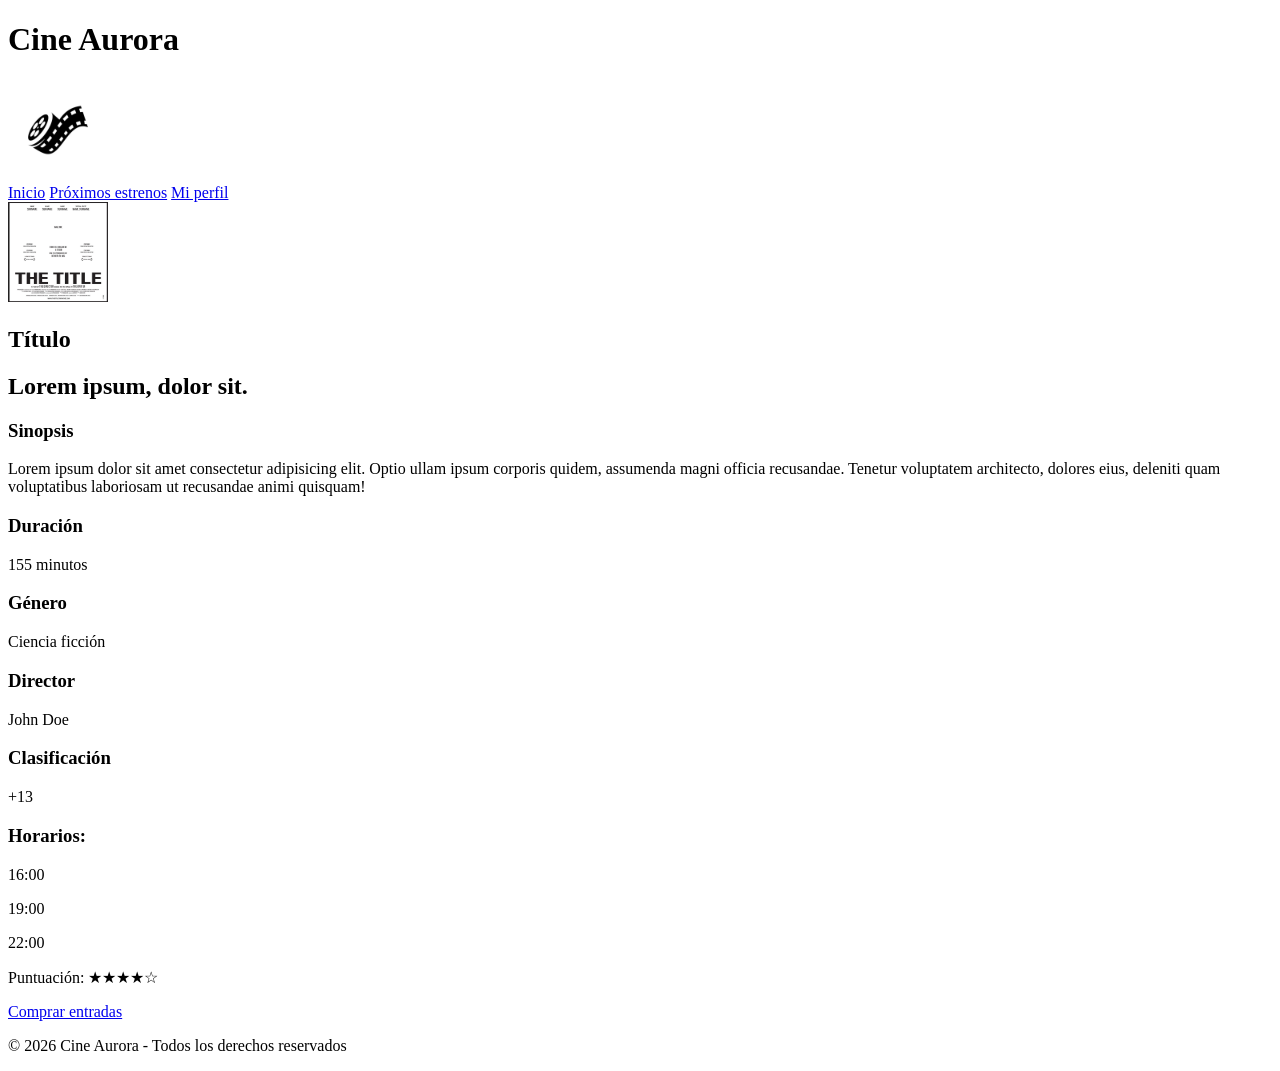
==== pages/detalle.html @ 7fdaca11 "Commit inicial" ====
<!doctype html>
<html lang="es">
  <head>
    <meta charset="UTF-8" />
    <meta name="viewport" content="width=device-width, initial-scale=1.0" />
    <title>Cine Aurora 📽️</title>
    <meta name="description" content="Cine Aurora - Detalle de la película." />
    <link rel="icon" href="../assets/favicon/logo-cine.png" />
    <link rel="stylesheet" href="../css/style.css" />
  </head>
  <body>
    <header>
      <div>
        <h1>Cine Aurora</h1>
        <img src="../assets/favicon/logo-cine.png" alt="logo-cine-aurora" />
      </div>
      <div>
        <nav>
          <a href="../index.html">Inicio</a>
          <a href="../pages/estrenos.html">Próximos estrenos</a>
          <a href="../pages/login.html">Mi perfil</a>
        </nav>
      </div>
    </header>

    <main>
      <section>
        <div>
          <img src="../assets/img/poster-1.png" alt="Póster" />
        </div>
        <div>
          <div>
            <h1>Título</h1>
            <h2>Lorem ipsum, dolor sit.</h2>
          </div>
          <div>
            <h3>Sinopsis</h3>
            <p>
              Lorem ipsum dolor sit amet consectetur adipisicing elit. Optio
              ullam ipsum corporis quidem, assumenda magni officia recusandae.
              Tenetur voluptatem architecto, dolores eius, deleniti quam
              voluptatibus laboriosam ut recusandae animi quisquam!
            </p>
          </div>
          <div>
            <h3>Duración</h3>
            <p>155 minutos</p>
          </div>

          <div>
            <h3>Género</h3>
            <p>Ciencia ficción</p>
          </div>

          <div>
            <h3>Director</h3>
            <p>John Doe</p>
          </div>

          <div>
            <h3>Clasificación</h3>
            <p>+13</p>
          </div>
          <div>
            <h3>Horarios:</h3>
            <p>16:00</p>
            <p>19:00</p>
            <p>22:00</p>
          </div>
          <div>
            <p>Puntuación: ★★★★☆</p>
          </div>
          <a
            href="#"
            onclick="
              alert('Lo sentimos, en este momento no funciona nuestro sistema')
            "
            >Comprar entradas</a
          >
        </div>
      </section>
    </main>

    <footer>
      <p>&copy; 2026 Cine Aurora - Todos los derechos reservados</p>
    </footer>
  </body>
</html>
---- css/style.css ----
@import url(./components/poster.css); /* solo tiene modificado las dimensiones de las img */

/* Paletas de colores que pueden usar: */

/* Paleta 1: */
/*:root {
  --color-fondo: #0f172a;
  --color-superficie: #1e293b;
  --color-primario: #e11d48;
  --color-secundario: #f59e0b;
  --color-texto: #f8fafc;
  --color-texto-suave: #94a3b8;
}*/

/* Paleta 2: */
/*:root {
  --color-fondo: #fff8e7;
  --color-superficie: #ffe8a3;
  --color-primario: #e63946;
  --color-secundario: #ffb703;
  --color-texto: #1d3557;
  --color-texto-suave: #457b9d;
}*/

/* Paleta 3: */
/*:root {
  --color-fondo: #141414;
  --color-superficie: #1f1f1f;
  --color-primario: #e50914;
  --color-secundario: #00b4d8;
  --color-texto: #ffffff;
  --color-texto-suave: #b3b3b3;
}*/
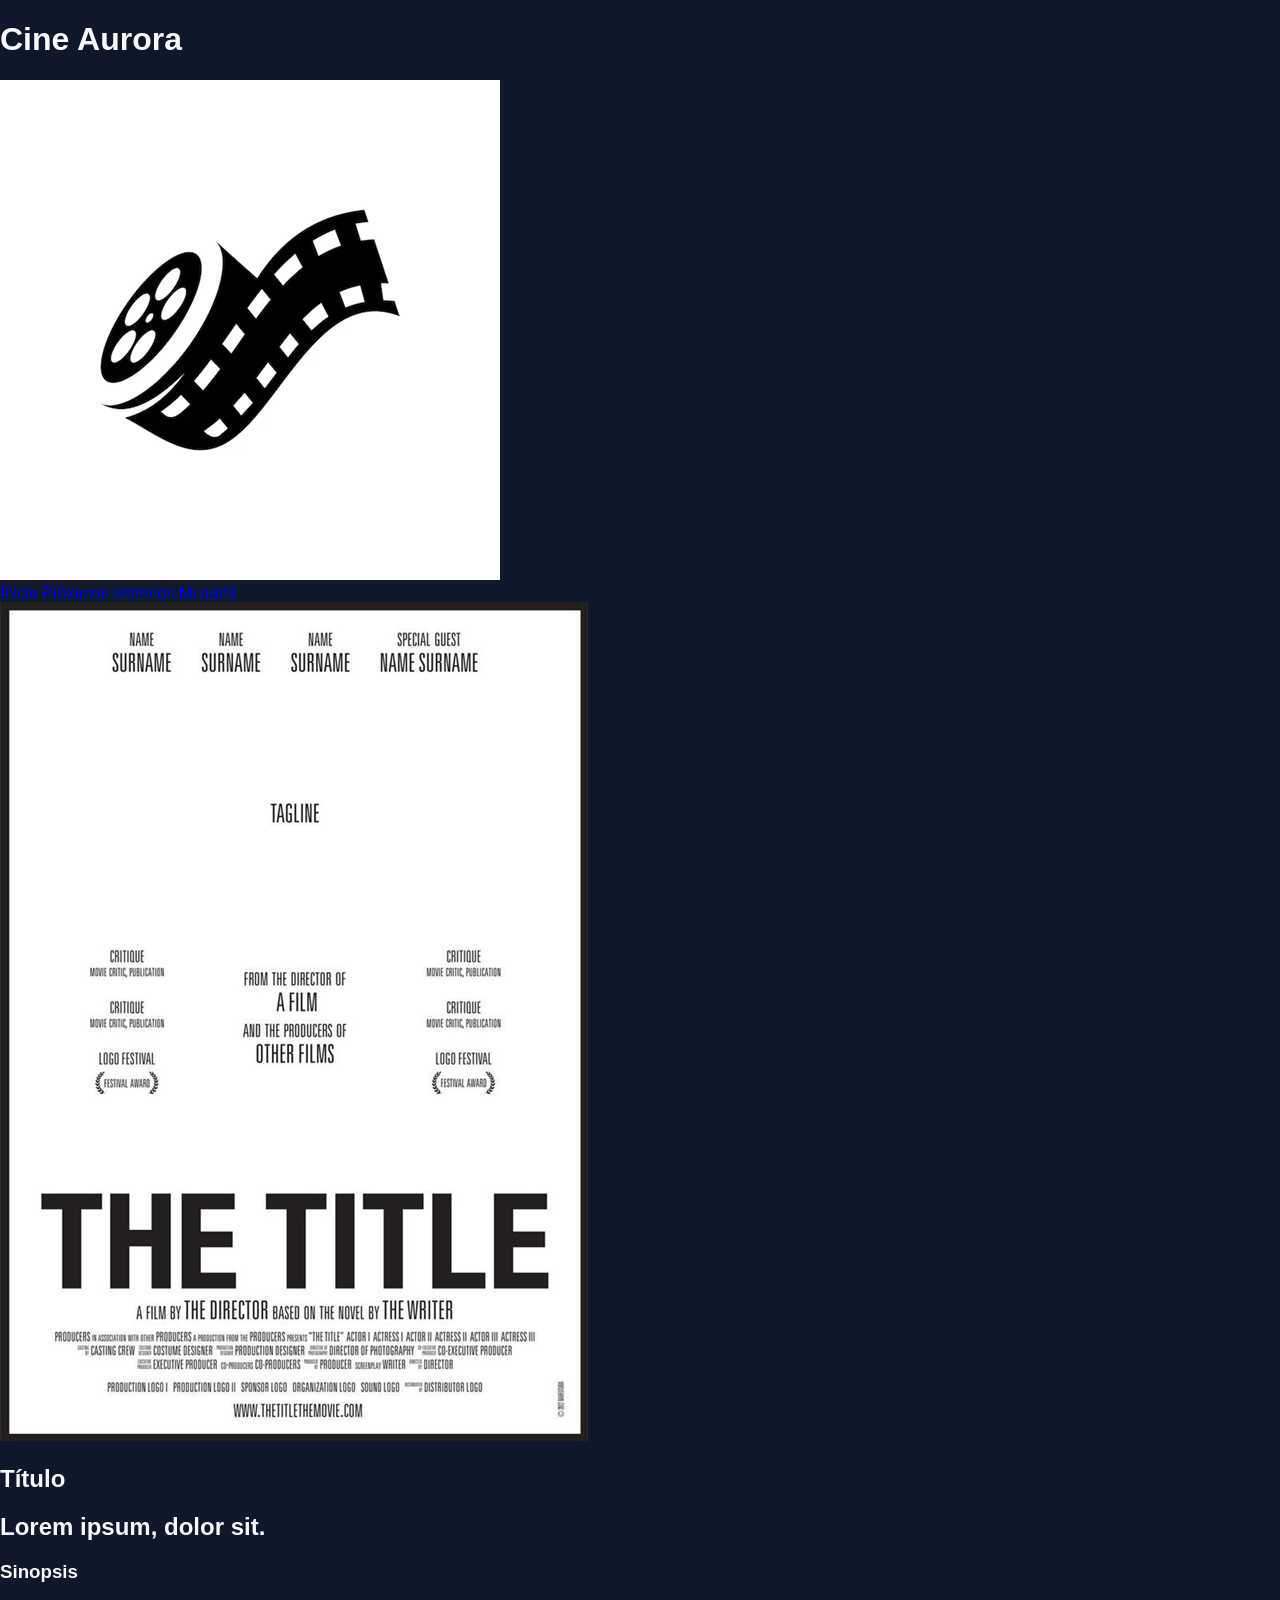
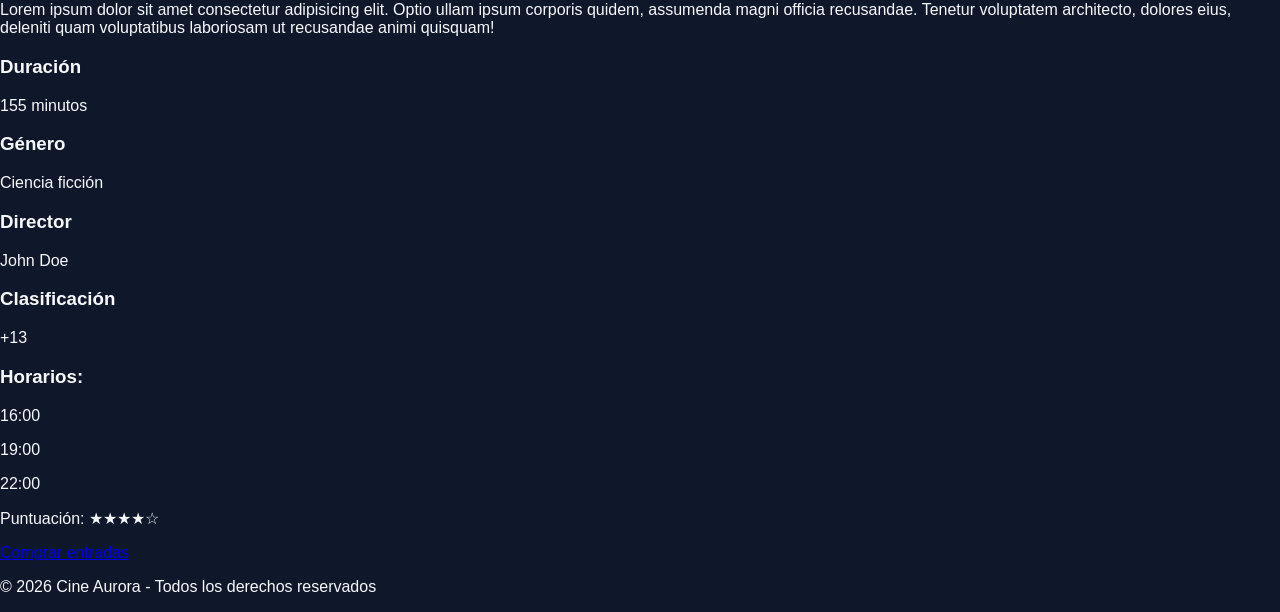
==== commit 99827139: "Agregue la clase detalle" ====
--- a/pages/detalle.html
+++ b/pages/detalle.html
@@ -24,7 +24,7 @@
     </header>
 
     <main>
-      <section>
+      <section class= "detalle">
         <div>
           <img src="../assets/img/poster-1.png" alt="Póster" />
         </div>
--- a/css/style.css
+++ b/css/style.css
@@ -1,33 +1,25 @@
-@import url(./components/poster.css); /* solo tiene modificado las dimensiones de las img */
+@import url(./components/nav.css);
+@import url(./components/button.css);
+@import url(./components/card-horizontal.css);
+@import url(./components/card-vertical.css);
+@import url(./components/footer.css);
+@import url(./components/grids.css);
+@import url(./components/poster.css);
 
-/* Paletas de colores que pueden usar: */
 
-/* Paleta 1: */
-/*:root {
+:root {
   --color-fondo: #0f172a;
   --color-superficie: #1e293b;
   --color-primario: #e11d48;
   --color-secundario: #f59e0b;
   --color-texto: #f8fafc;
   --color-texto-suave: #94a3b8;
-}*/
+}
 
-/* Paleta 2: */
-/*:root {
-  --color-fondo: #fff8e7;
-  --color-superficie: #ffe8a3;
-  --color-primario: #e63946;
-  --color-secundario: #ffb703;
-  --color-texto: #1d3557;
-  --color-texto-suave: #457b9d;
-}*/
+body {
+  background-color: var(--color-fondo);
+  color: var(--color-texto);
+  font-family: Arial, sans-serif;
+  margin: 0;
+}
 
-/* Paleta 3: */
-/*:root {
-  --color-fondo: #141414;
-  --color-superficie: #1f1f1f;
-  --color-primario: #e50914;
-  --color-secundario: #00b4d8;
-  --color-texto: #ffffff;
-  --color-texto-suave: #b3b3b3;
-}*/
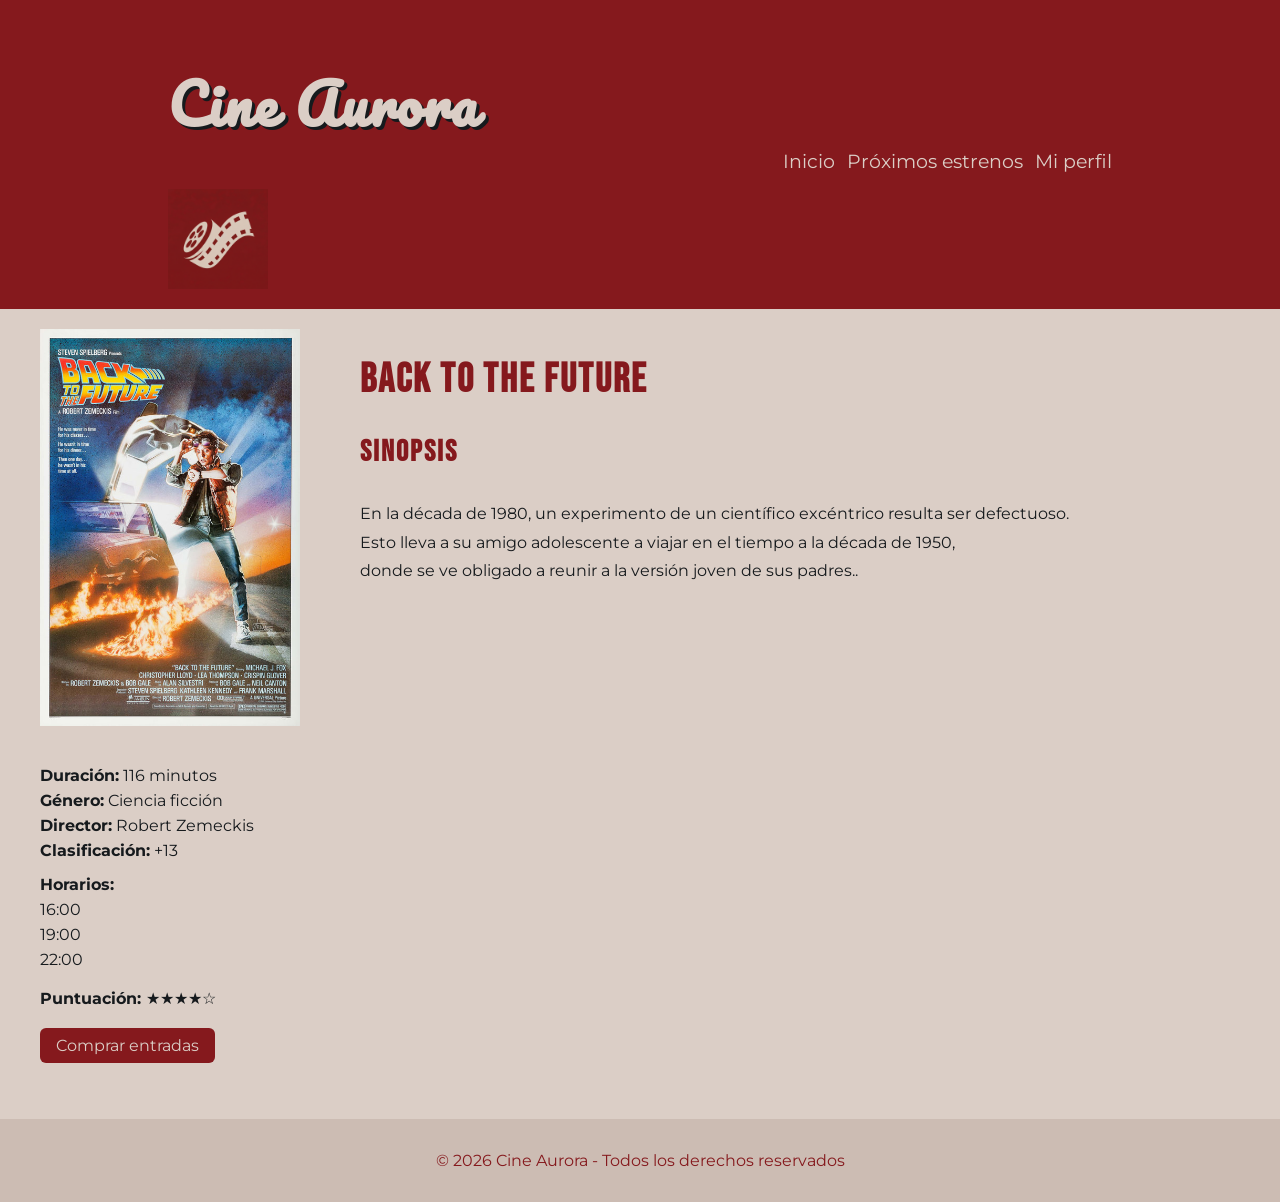
==== commit a04ea66c: "Termino css de detalle de una de las pelis" ====
--- a/pages/detalle.html
+++ b/pages/detalle.html
@@ -8,80 +8,66 @@
     <link rel="icon" href="../assets/favicon/logo-cine.png" />
     <link rel="stylesheet" href="../css/style.css" />
   </head>
+
   <body>
-    <header>
+    <!-- Header reutilizado -->
+    <header class="header">
       <div>
         <h1>Cine Aurora</h1>
         <img src="../assets/favicon/logo-cine.png" alt="logo-cine-aurora" />
       </div>
       <div>
-        <nav>
-          <a href="../index.html">Inicio</a>
-          <a href="../pages/estrenos.html">Próximos estrenos</a>
-          <a href="../pages/login.html">Mi perfil</a>
+        <nav class="nav">
+          <a class="nav__link" href="../index.html">Inicio</a>
+          <a class="nav__link" href="./estrenos.html">Próximos estrenos</a>
+          <a class="nav__link" href="./login.html">Mi perfil</a>
         </nav>
       </div>
     </header>
 
     <main>
-      <section class= "detalle">
-        <div>
-          <img src="../assets/img/poster-1.png" alt="Póster" />
-        </div>
-        <div>
-          <div>
-            <h1>Título</h1>
-            <h2>Lorem ipsum, dolor sit.</h2>
-          </div>
-          <div>
-            <h3>Sinopsis</h3>
-            <p>
-              Lorem ipsum dolor sit amet consectetur adipisicing elit. Optio
-              ullam ipsum corporis quidem, assumenda magni officia recusandae.
-              Tenetur voluptatem architecto, dolores eius, deleniti quam
-              voluptatibus laboriosam ut recusandae animi quisquam!
-            </p>
-          </div>
-          <div>
-            <h3>Duración</h3>
-            <p>155 minutos</p>
-          </div>
+  <div class="container">
 
-          <div>
-            <h3>Género</h3>
-            <p>Ciencia ficción</p>
-          </div>
+    <div class="detalle__layout">
 
-          <div>
-            <h3>Director</h3>
-            <p>John Doe</p>
-          </div>
+      <!-- COLUMNA IZQUIERDA -->
+      <div class="detalle__col-izq">
+        <img src="../assets/img/back_to_the_future.jpg" alt="Póster" />
 
-          <div>
-            <h3>Clasificación</h3>
-            <p>+13</p>
-          </div>
-          <div>
-            <h3>Horarios:</h3>
-            <p>16:00</p>
-            <p>19:00</p>
-            <p>22:00</p>
-          </div>
-          <div>
-            <p>Puntuación: ★★★★☆</p>
-          </div>
-          <a
-            href="#"
-            onclick="
-              alert('Lo sentimos, en este momento no funciona nuestro sistema')
-            "
-            >Comprar entradas</a
-          >
-        </div>
-      </section>
+        <ul class="detalle__lista">
+        <li><strong>Duración:</strong> 116 minutos</li>
+        <li><strong>Género:</strong> Ciencia ficción</li>
+        <li><strong>Director:</strong> Robert Zemeckis </li>
+        <li><strong>Clasificación:</strong> +13</li>
+        
+        <li class="detalle__horarios-titulo"><strong>Horarios:</strong></li>
+        <li>16:00</li>
+        <li>19:00</li>
+        <li>22:00</li>
+        <p class="detalle__rating"><strong>Puntuación: </strong>★★★★☆</p>
+
+        <a class="button" href="#">Comprar entradas</a>
+      </ul>
+      </div>
+
+      <!-- COLUMNA DERECHA -->
+      <div class="detalle__col-der">
+        <h1 style="font-size: 40px;" id="Volver al futuro">BACK TO THE FUTURE</h1>
+        <h3 style="font-size: 30px;">Sinopsis</h3>
+        <p class = "sinopsis" >
+          En la década de 1980, un experimento de un científico excéntrico resulta ser defectuoso.<br>
+          Esto lleva a su amigo adolescente a viajar en el tiempo a la década de 1950,<br>
+          donde se ve obligado a reunir a la versión joven de sus padres..
+        </p>
+      </div>
+    </div>
+
+  </div>
+</section>
     </main>
 
-    <footer>
+    <!-- Footer reutilizado -->
+    <footer class="footer">
       <p>&copy; 2026 Cine Aurora - Todos los derechos reservados</p>
     </footer>
   </body>
--- a/css/style.css
+++ b/css/style.css
@@ -5,21 +5,89 @@
 @import url(./components/footer.css);
 @import url(./components/grids.css);
 @import url(./components/poster.css);
-
+@import url('https://fonts.googleapis.com/css2?family=Bebas+Neue&family=Montserrat:wght@300;400;700&family=Pacifico&display=swap');
 
 :root {
-  --color-fondo: #0f172a;
-  --color-superficie: #1e293b;
-  --color-primario: #e11d48;
-  --color-secundario: #f59e0b;
-  --color-texto: #f8fafc;
-  --color-texto-suave: #94a3b8;
+  --color-fondo: #dbcec6;
+  --color-superficie: #ccbcb3;
+  --color-primario: #85191d;
+  --color-secundario: #161a1d;
+  --color-texto: #161a1d;
+  --color-texto-suave: #660708;
+  --fuente-aurora: 'Pacifico', cursive;
+  --fuente-titulos: 'Bebas Neue', sans-serif;
+  --fuente-cuerpo: 'Montserrat', sans-serif;
 }
 
 body {
   background-color: var(--color-fondo);
   color: var(--color-texto);
-  font-family: Arial, sans-serif;
+  font-family: var(--fuente-cuerpo);
   margin: 0;
 }
 
+.header h1 {
+  font-family: var(--fuente-aurora);
+  text-transform: none;
+  font-size: 3.5rem;
+  color: var(--color-fondo);
+  text-shadow: 3px 3px 0px var(--color-secundario);
+}
+
+h1, h2, h3, h4{
+  text-align: center;
+  font-family: var(--fuente-titulos);
+  text-transform: uppercase;
+  letter-spacing: 2px;
+  color: var(--color-primario);
+}
+
+.detalle__layout {
+  display: flex;
+  gap: 60px;
+  align-items: flex-start; /* CLAVE */
+}
+
+/* IZQUIERDA */
+.detalle__col-izq {
+  width: 260px;
+}
+
+.detalle__col-izq img {
+  width: 100%;
+  height: auto;
+  margin-bottom: 20px;
+}
+
+.detalle__lista {
+  list-style: none;
+  padding: 0;
+}
+
+.detalle__lista li {
+  margin-bottom: 6px;
+}
+
+.detalle__horarios-titulo {
+  margin-top: 15px;
+}
+
+.detalle__col-der h3{
+  text-align: left;
+  flex: 1;
+  font-size: 20px;
+}
+.sinopsis {
+  line-height: 1.8;
+}
+
+.detalle__col-der h1 {
+  color: #85191d;
+  text-align: left;
+  flex: 1;
+  font-size: 40px;
+}
+
+.detalle__rating {
+  margin: 20px 0;
+}
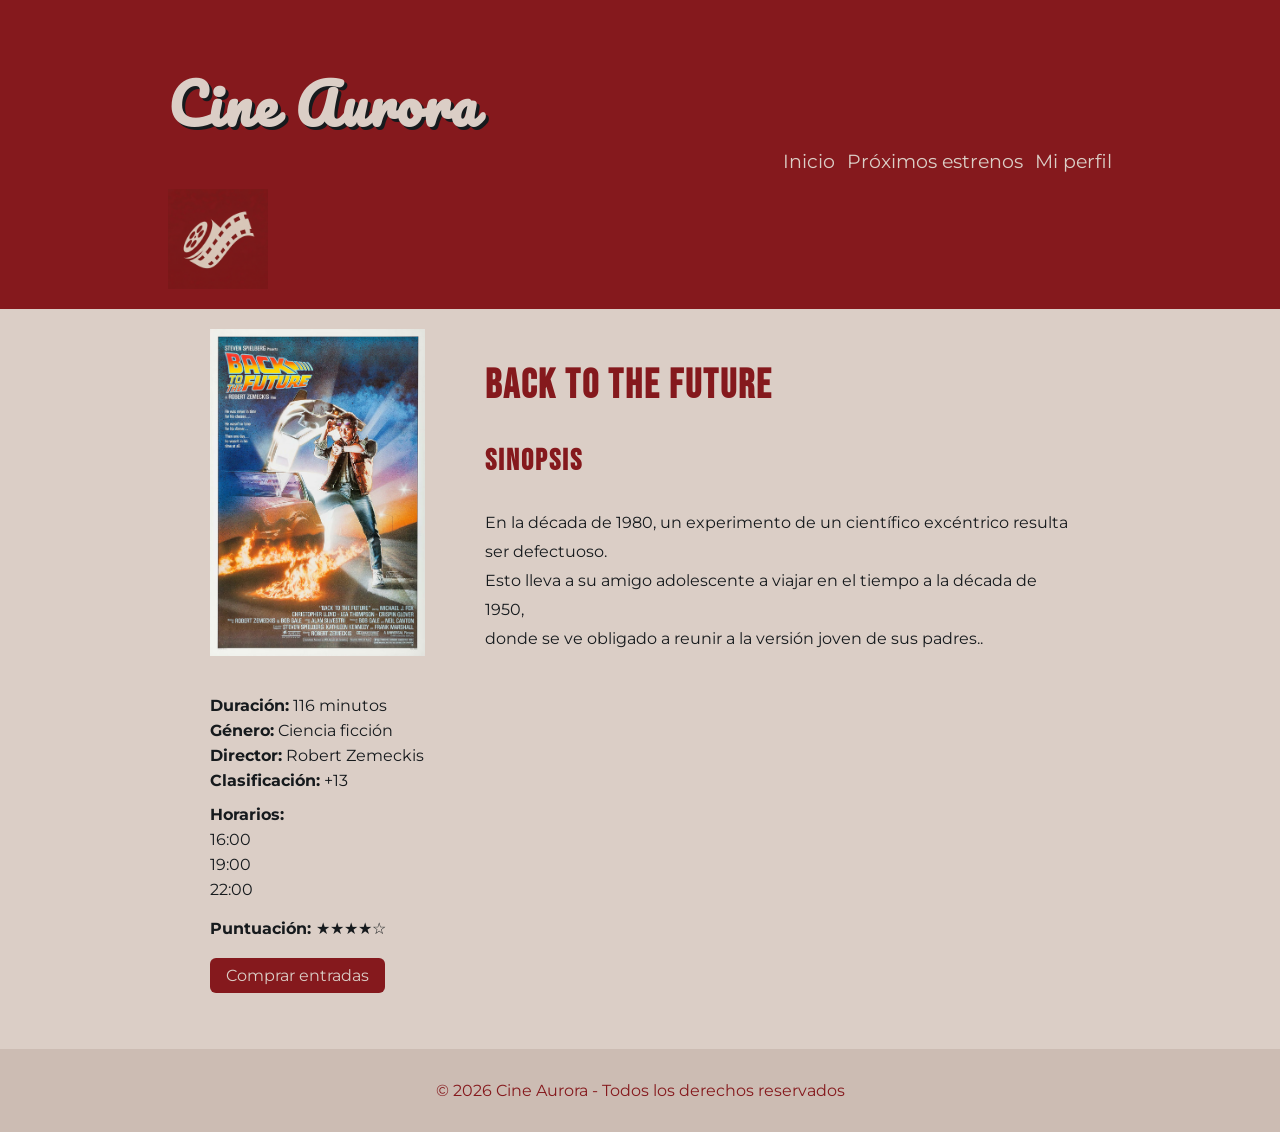
==== commit 685dbf25: "Detalles css de la pelicula" ====
--- a/pages/detalle.html
+++ b/pages/detalle.html
@@ -26,8 +26,9 @@
     </header>
 
     <main>
+      <section class= "detalle">
+    
   <div class="container">
-
     <div class="detalle__layout">
 
       <!-- COLUMNA IZQUIERDA -->
--- a/css/style.css
+++ b/css/style.css
@@ -34,6 +34,10 @@
   text-shadow: 3px 3px 0px var(--color-secundario);
 }
 
+.detalle {
+  max-width: 900px;
+  margin:  0 auto;
+}
 h1, h2, h3, h4{
   text-align: center;
   font-family: var(--fuente-titulos);
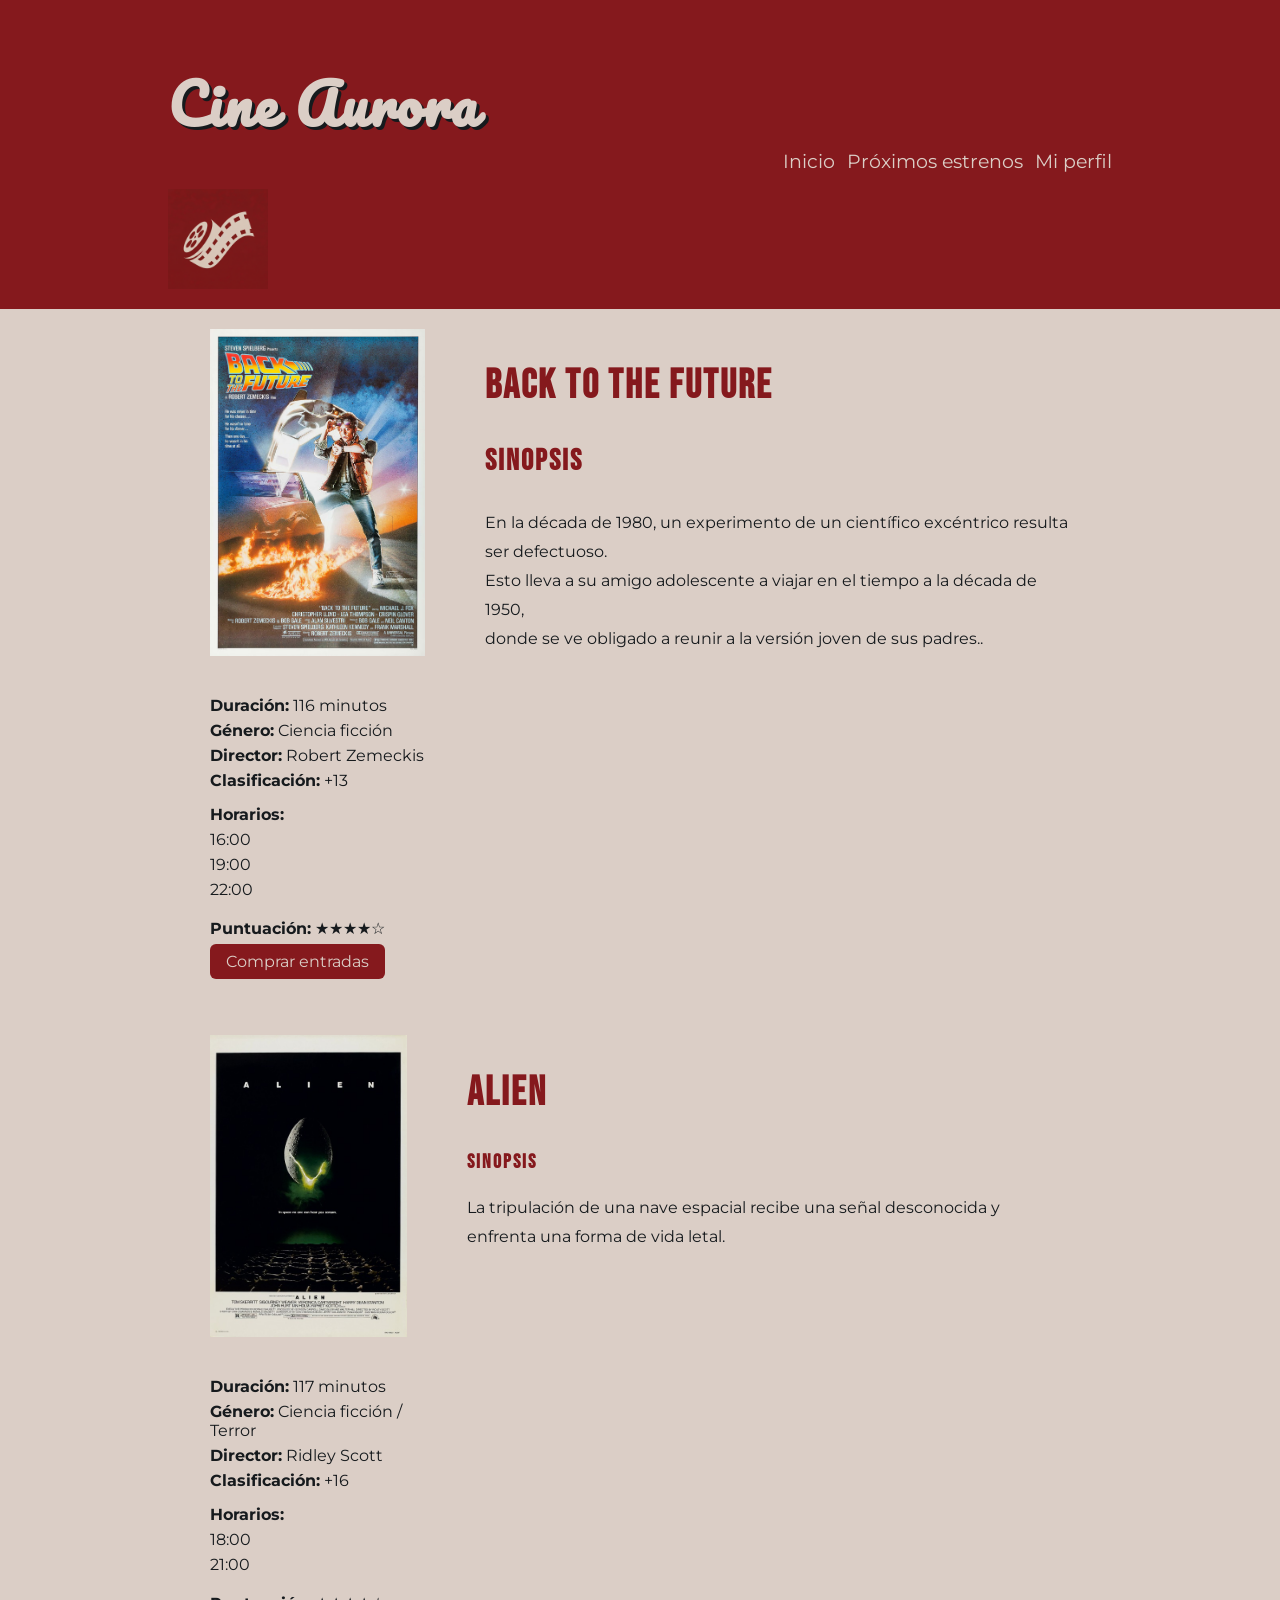
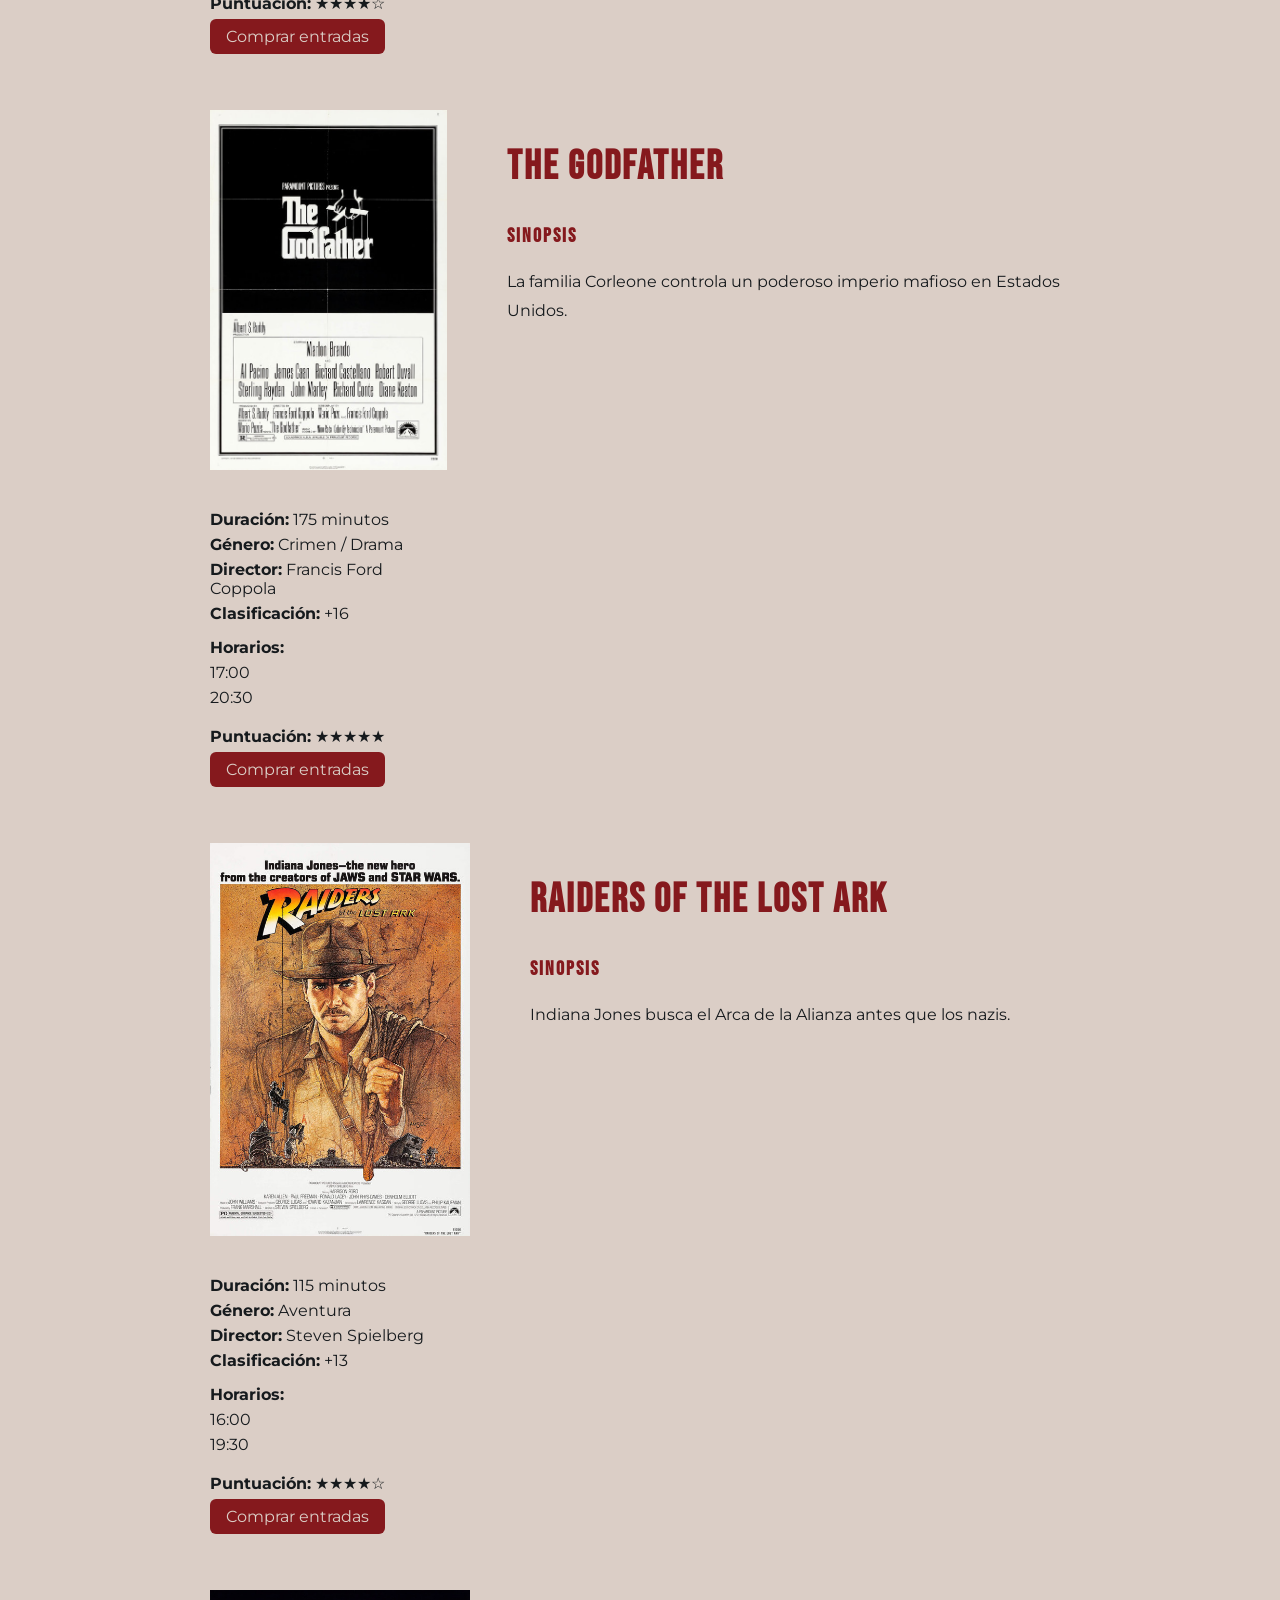
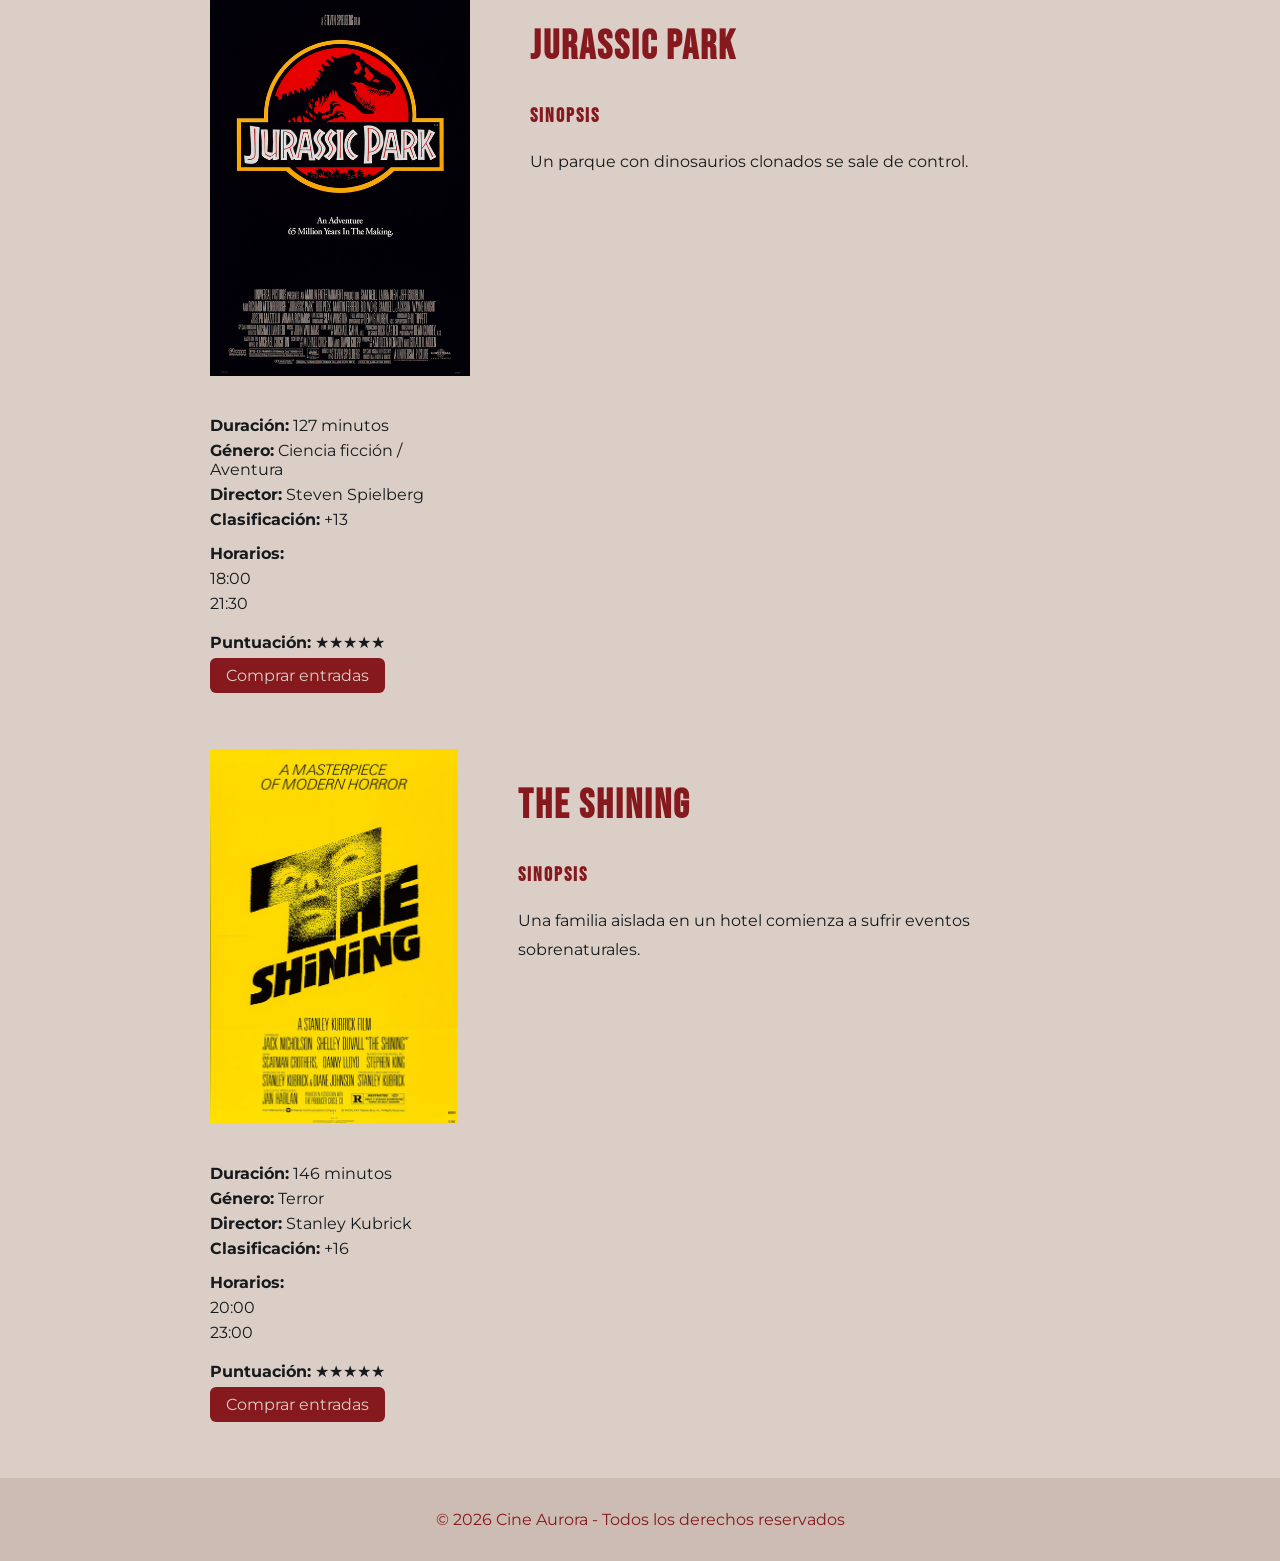
==== commit c2b688d4: "Agrego el resto de las pelis" ====
--- a/pages/detalle.html
+++ b/pages/detalle.html
@@ -45,7 +45,7 @@
         <li>16:00</li>
         <li>19:00</li>
         <li>22:00</li>
-        <p class="detalle__rating"><strong>Puntuación: </strong>★★★★☆</p>
+        <li class="detalle__rating"> <strong>Puntuación:</strong> ★★★★☆ </li>
 
         <a class="button" href="#">Comprar entradas</a>
       </ul>
@@ -53,7 +53,7 @@
 
       <!-- COLUMNA DERECHA -->
       <div class="detalle__col-der">
-        <h1 style="font-size: 40px;" id="Volver al futuro">BACK TO THE FUTURE</h1>
+        <h1 style="font-size: 40px;" id="volver-al-futuro">BACK TO THE FUTURE</h1>
         <h3 style="font-size: 30px;">Sinopsis</h3>
         <p class = "sinopsis" >
           En la década de 1980, un experimento de un científico excéntrico resulta ser defectuoso.<br>
@@ -65,6 +65,186 @@
 
   </div>
 </section>
+
+ <!-- ALIEN -->
+      <section class="detalle" id="alien">
+        <div class="container">
+          <div class="detalle__layout">
+
+            <div class="detalle__col-izq">
+              <img src="../assets/img/alien.jpg" alt="Alien" />
+
+              <ul class="detalle__lista">
+                <li><strong>Duración:</strong> 117 minutos</li>
+                <li><strong>Género:</strong> Ciencia ficción / Terror</li>
+                <li><strong>Director:</strong> Ridley Scott</li>
+                <li><strong>Clasificación:</strong> +16</li>
+
+                <li class="detalle__horarios-titulo"><strong>Horarios:</strong></li>
+                <li>18:00</li>
+                <li>21:00</li>
+
+                <li class="detalle__rating"><strong>Puntuación:</strong> ★★★★☆</li>
+
+                <a class="button" href="#">Comprar entradas</a>
+              </ul>
+            </div>
+
+            <div class="detalle__col-der">
+              <h1>ALIEN</h1>
+              <h3>Sinopsis</h3>
+              <p class="sinopsis">
+                La tripulación de una nave espacial recibe una señal desconocida y enfrenta una forma de vida letal.
+              </p>
+            </div>
+
+          </div>
+        </div>
+      </section>
+
+      <!-- THE GODFATHER -->
+      <section class="detalle" id="the-godfather">
+        <div class="container">
+          <div class="detalle__layout">
+
+            <div class="detalle__col-izq">
+              <img src="../assets/img/godfather.jpg" alt="The Godfather" />
+
+              <ul class="detalle__lista">
+                <li><strong>Duración:</strong> 175 minutos</li>
+                <li><strong>Género:</strong> Crimen / Drama</li>
+                <li><strong>Director:</strong> Francis Ford Coppola</li>
+                <li><strong>Clasificación:</strong> +16</li>
+
+                <li class="detalle__horarios-titulo"><strong>Horarios:</strong></li>
+                <li>17:00</li>
+                <li>20:30</li>
+
+                <li class="detalle__rating"><strong>Puntuación:</strong> ★★★★★</li>
+
+                <a class="button" href="#">Comprar entradas</a>
+              </ul>
+            </div>
+
+            <div class="detalle__col-der">
+              <h1>THE GODFATHER</h1>
+              <h3>Sinopsis</h3>
+              <p class="sinopsis">
+                La familia Corleone controla un poderoso imperio mafioso en Estados Unidos.
+              </p>
+            </div>
+
+          </div>
+        </div>
+      </section>
+
+      <!-- RAIDERS OF THE LOST ARK -->
+      <section class="detalle" id="raiders-of-the-lost-ark">
+        <div class="container">
+          <div class="detalle__layout">
+
+            <div class="detalle__col-izq">
+              <img src="../assets/img/raiders_of_the_lost_ark.jpg" alt="Raiders of the Lost Ark" />
+
+              <ul class="detalle__lista">
+                <li><strong>Duración:</strong> 115 minutos</li>
+                <li><strong>Género:</strong> Aventura</li>
+                <li><strong>Director:</strong> Steven Spielberg</li>
+                <li><strong>Clasificación:</strong> +13</li>
+
+                <li class="detalle__horarios-titulo"><strong>Horarios:</strong></li>
+                <li>16:00</li>
+                <li>19:30</li>
+
+                <li class="detalle__rating"><strong>Puntuación:</strong> ★★★★☆</li>
+
+                <a class="button" href="#">Comprar entradas</a>
+              </ul>
+            </div>
+
+            <div class="detalle__col-der">
+              <h1>RAIDERS OF THE LOST ARK</h1>
+              <h3>Sinopsis</h3>
+              <p class="sinopsis">
+                Indiana Jones busca el Arca de la Alianza antes que los nazis.
+              </p>
+            </div>
+
+          </div>
+        </div>
+      </section>
+
+      <!-- JURASSIC PARK -->
+      <section class="detalle" id="jurassic-park">
+        <div class="container">
+          <div class="detalle__layout">
+
+            <div class="detalle__col-izq">
+              <img src="../assets/img/jurassic_park.jpg" alt="Jurassic Park" />
+
+              <ul class="detalle__lista">
+                <li><strong>Duración:</strong> 127 minutos</li>
+                <li><strong>Género:</strong> Ciencia ficción / Aventura</li>
+                <li><strong>Director:</strong> Steven Spielberg</li>
+                <li><strong>Clasificación:</strong> +13</li>
+
+                <li class="detalle__horarios-titulo"><strong>Horarios:</strong></li>
+                <li>18:00</li>
+                <li>21:30</li>
+
+                <li class="detalle__rating"><strong>Puntuación:</strong> ★★★★★</li>
+
+                <a class="button" href="#">Comprar entradas</a>
+              </ul>
+            </div>
+
+            <div class="detalle__col-der">
+              <h1>JURASSIC PARK</h1>
+              <h3>Sinopsis</h3>
+              <p class="sinopsis">
+                Un parque con dinosaurios clonados se sale de control.
+              </p>
+            </div>
+
+          </div>
+        </div>
+      </section>
+
+      <!-- THE SHINING -->
+      <section class="detalle" id="the-shining">
+        <div class="container">
+          <div class="detalle__layout">
+
+            <div class="detalle__col-izq">
+              <img src="../assets/img/shining.jpg" alt="The Shining" />
+
+              <ul class="detalle__lista">
+                <li><strong>Duración:</strong> 146 minutos</li>
+                <li><strong>Género:</strong> Terror</li>
+                <li><strong>Director:</strong> Stanley Kubrick</li>
+                <li><strong>Clasificación:</strong> +16</li>
+
+                <li class="detalle__horarios-titulo"><strong>Horarios:</strong></li>
+                <li>20:00</li>
+                <li>23:00</li>
+
+                <li class="detalle__rating"><strong>Puntuación:</strong> ★★★★★</li>
+
+                <a class="button" href="#">Comprar entradas</a>
+              </ul>
+            </div>
+
+            <div class="detalle__col-der">
+              <h1>THE SHINING</h1>
+              <h3>Sinopsis</h3>
+              <p class="sinopsis">
+                Una familia aislada en un hotel comienza a sufrir eventos sobrenaturales.
+              </p>
+            </div>
+
+          </div>
+        </div>
+      </section>
     </main>
 
     <!-- Footer reutilizado -->
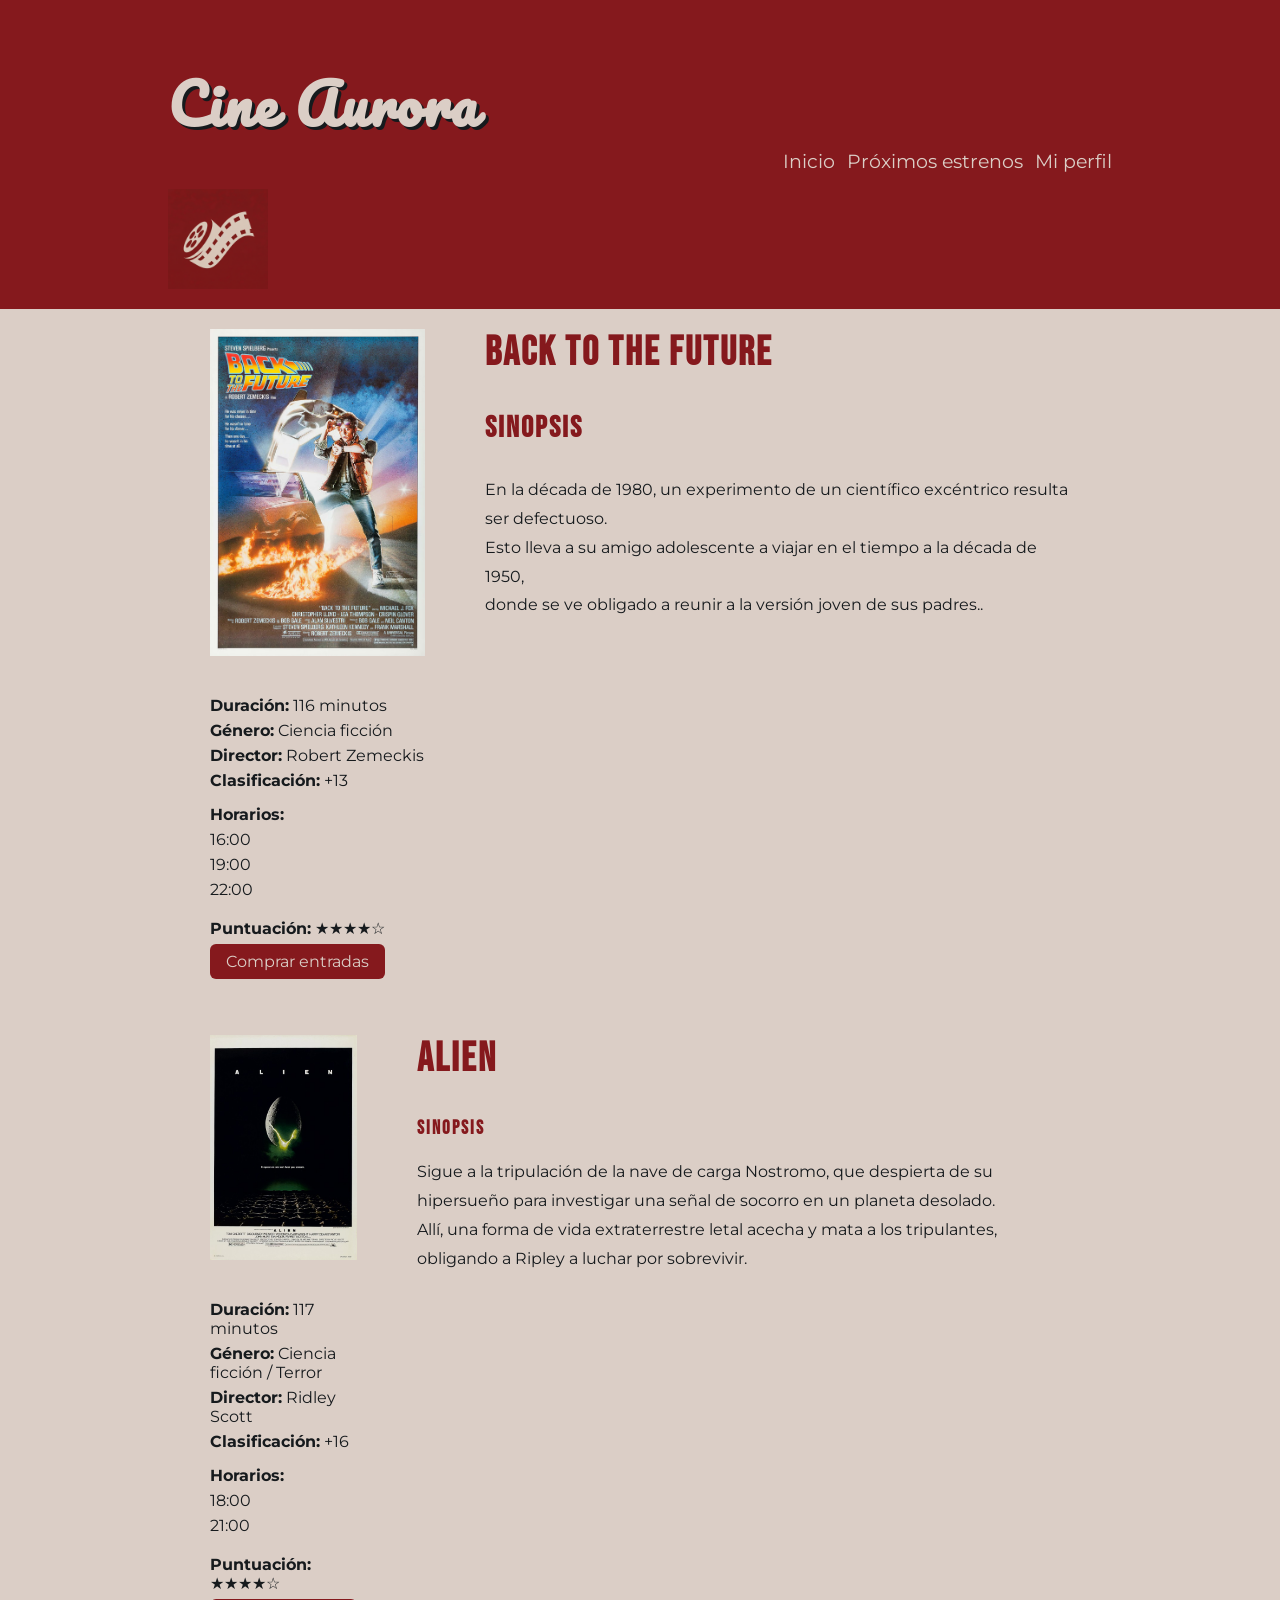
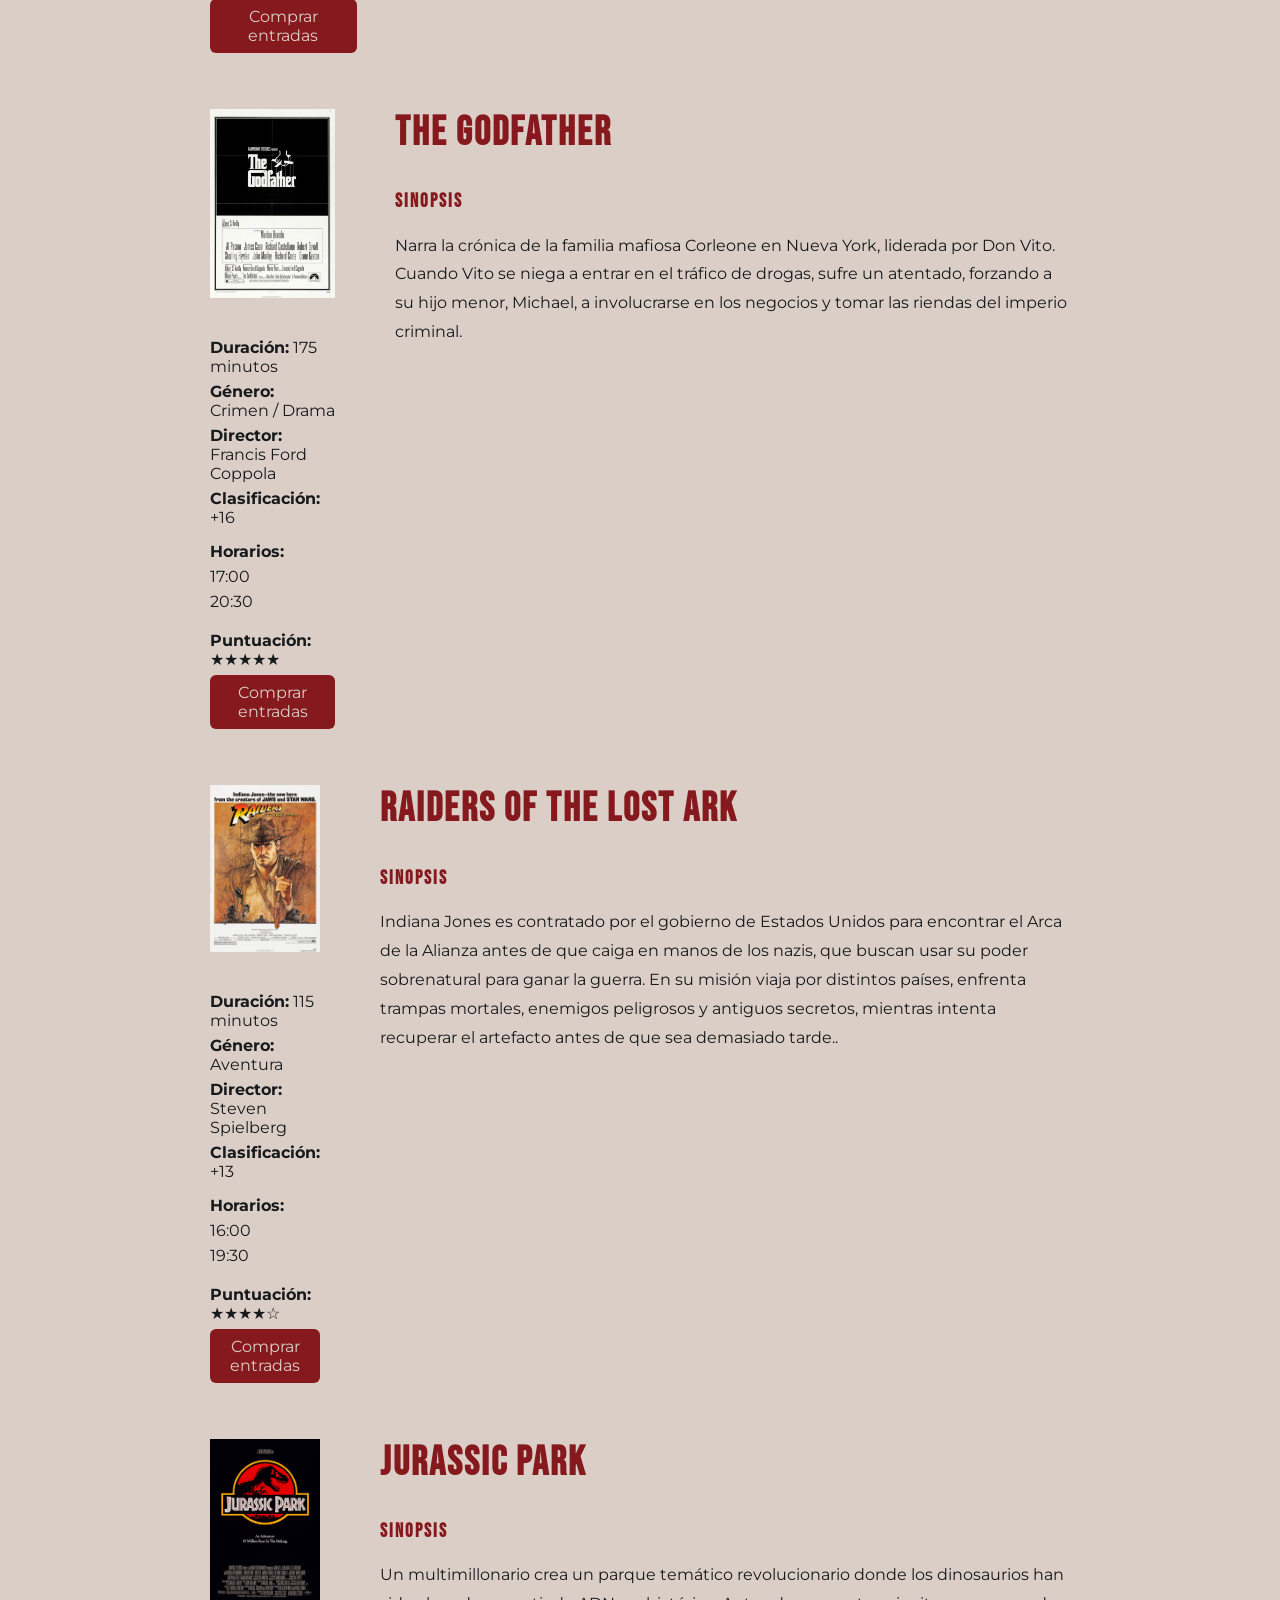
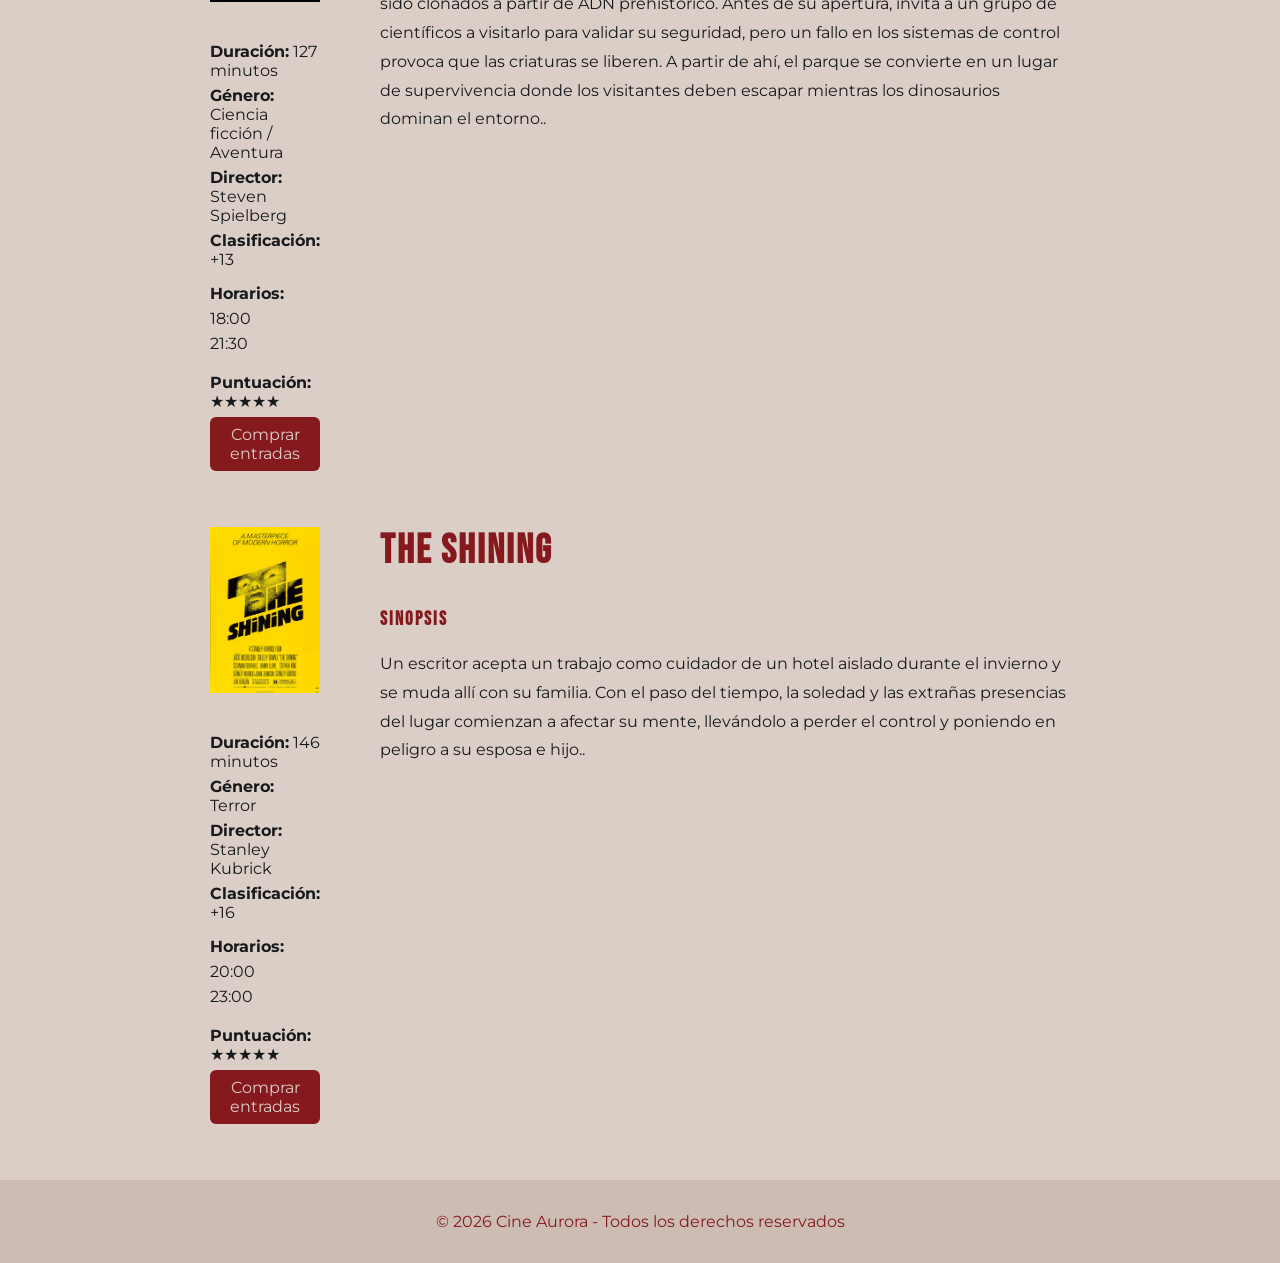
==== commit 3fbe7b9e: "Edito las sinopsis de las pelis" ====
--- a/pages/detalle.html
+++ b/pages/detalle.html
@@ -57,7 +57,7 @@
         <h3 style="font-size: 30px;">Sinopsis</h3>
         <p class = "sinopsis" >
           En la década de 1980, un experimento de un científico excéntrico resulta ser defectuoso.<br>
-          Esto lleva a su amigo adolescente a viajar en el tiempo a la década de 1950,<br>
+          Esto lleva a su amigo adolescente a viajar en el tiempo a la década de 1950, <br>
           donde se ve obligado a reunir a la versión joven de sus padres..
         </p>
       </div>
@@ -94,7 +94,8 @@
               <h1>ALIEN</h1>
               <h3>Sinopsis</h3>
               <p class="sinopsis">
-                La tripulación de una nave espacial recibe una señal desconocida y enfrenta una forma de vida letal.
+                Sigue a la tripulación de la nave de carga Nostromo, que despierta de su hipersueño para investigar una señal de socorro en un planeta desolado.<br>
+                Allí, una forma de vida extraterrestre letal acecha y mata a los tripulantes, obligando a Ripley a luchar por sobrevivir.
               </p>
             </div>
 
@@ -130,7 +131,8 @@
               <h1>THE GODFATHER</h1>
               <h3>Sinopsis</h3>
               <p class="sinopsis">
-                La familia Corleone controla un poderoso imperio mafioso en Estados Unidos.
+                Narra la crónica de la familia mafiosa Corleone en Nueva York, liderada por Don Vito.<br>
+                Cuando Vito se niega a entrar en el tráfico de drogas, sufre un atentado, forzando a su hijo menor, Michael, a involucrarse en los negocios y tomar las riendas del imperio criminal.
               </p>
             </div>
 
@@ -166,7 +168,8 @@
               <h1>RAIDERS OF THE LOST ARK</h1>
               <h3>Sinopsis</h3>
               <p class="sinopsis">
-                Indiana Jones busca el Arca de la Alianza antes que los nazis.
+                Indiana Jones es contratado por el gobierno de Estados Unidos para encontrar el Arca de la Alianza antes de que caiga en manos de los nazis, que buscan usar su poder sobrenatural para ganar la guerra.
+                En su misión viaja por distintos países, enfrenta trampas mortales, enemigos peligrosos y antiguos secretos, mientras intenta recuperar el artefacto antes de que sea demasiado tarde..
               </p>
             </div>
 
@@ -202,7 +205,9 @@
               <h1>JURASSIC PARK</h1>
               <h3>Sinopsis</h3>
               <p class="sinopsis">
-                Un parque con dinosaurios clonados se sale de control.
+                Un multimillonario crea un parque temático revolucionario donde los dinosaurios han sido clonados a partir de ADN prehistórico. 
+                Antes de su apertura, invita a un grupo de científicos a visitarlo para validar su seguridad, pero un fallo en los sistemas de control provoca que las criaturas se liberen. 
+                A partir de ahí, el parque se convierte en un lugar de supervivencia donde los visitantes deben escapar mientras los dinosaurios dominan el entorno..
               </p>
             </div>
 
@@ -238,7 +243,9 @@
               <h1>THE SHINING</h1>
               <h3>Sinopsis</h3>
               <p class="sinopsis">
-                Una familia aislada en un hotel comienza a sufrir eventos sobrenaturales.
+                Un escritor acepta un trabajo como cuidador de un hotel aislado durante el invierno y se muda allí con su familia. 
+                Con el paso del tiempo, la soledad y las extrañas presencias del lugar comienzan a afectar su mente, 
+                llevándolo a perder el control y poniendo en peligro a su esposa e hijo..
               </p>
             </div>
 
--- a/css/style.css
+++ b/css/style.css
@@ -79,8 +79,9 @@
 .detalle__col-der h3{
   text-align: left;
   flex: 1;
-  font-size: 20px;
+  margin-top: 20px;
 }
+
 .sinopsis {
   line-height: 1.8;
 }
@@ -88,8 +89,8 @@
 .detalle__col-der h1 {
   color: #85191d;
   text-align: left;
-  flex: 1;
   font-size: 40px;
+  margin-top: 0;
 }
 
 .detalle__rating {
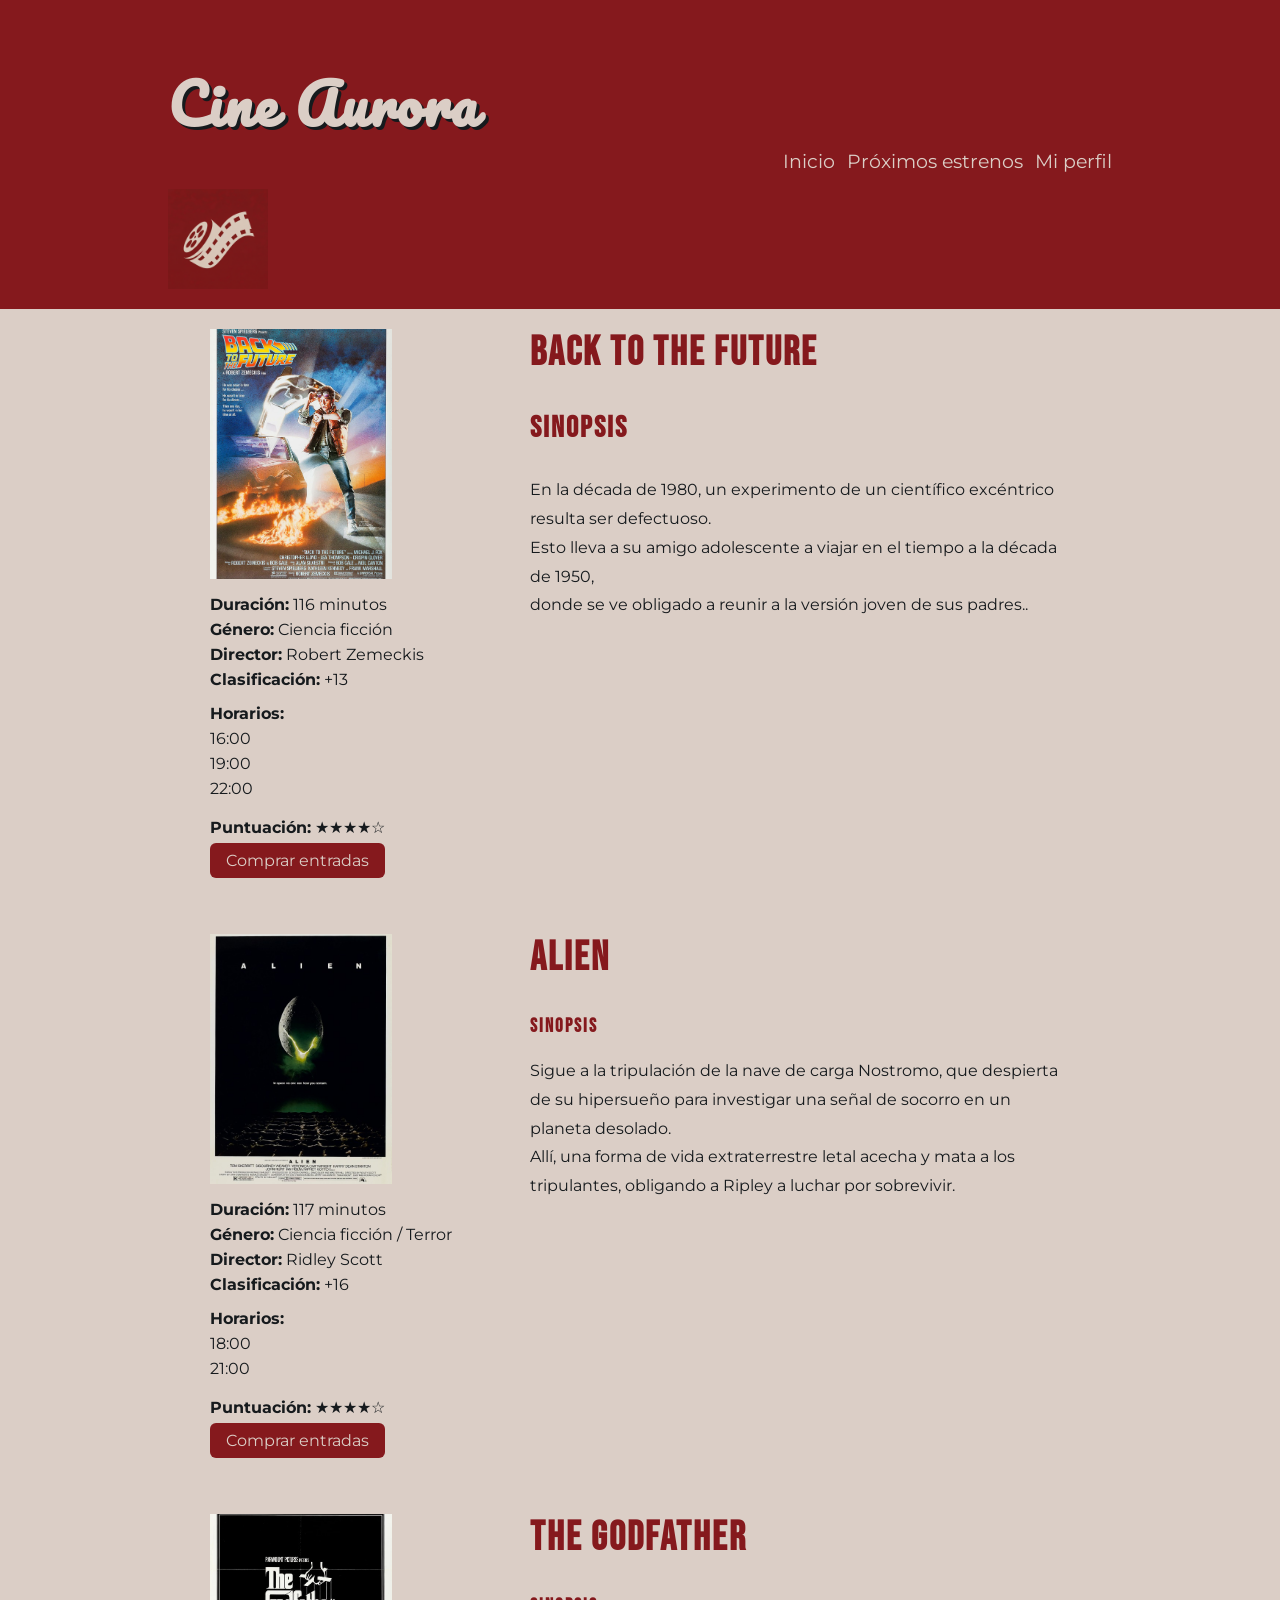
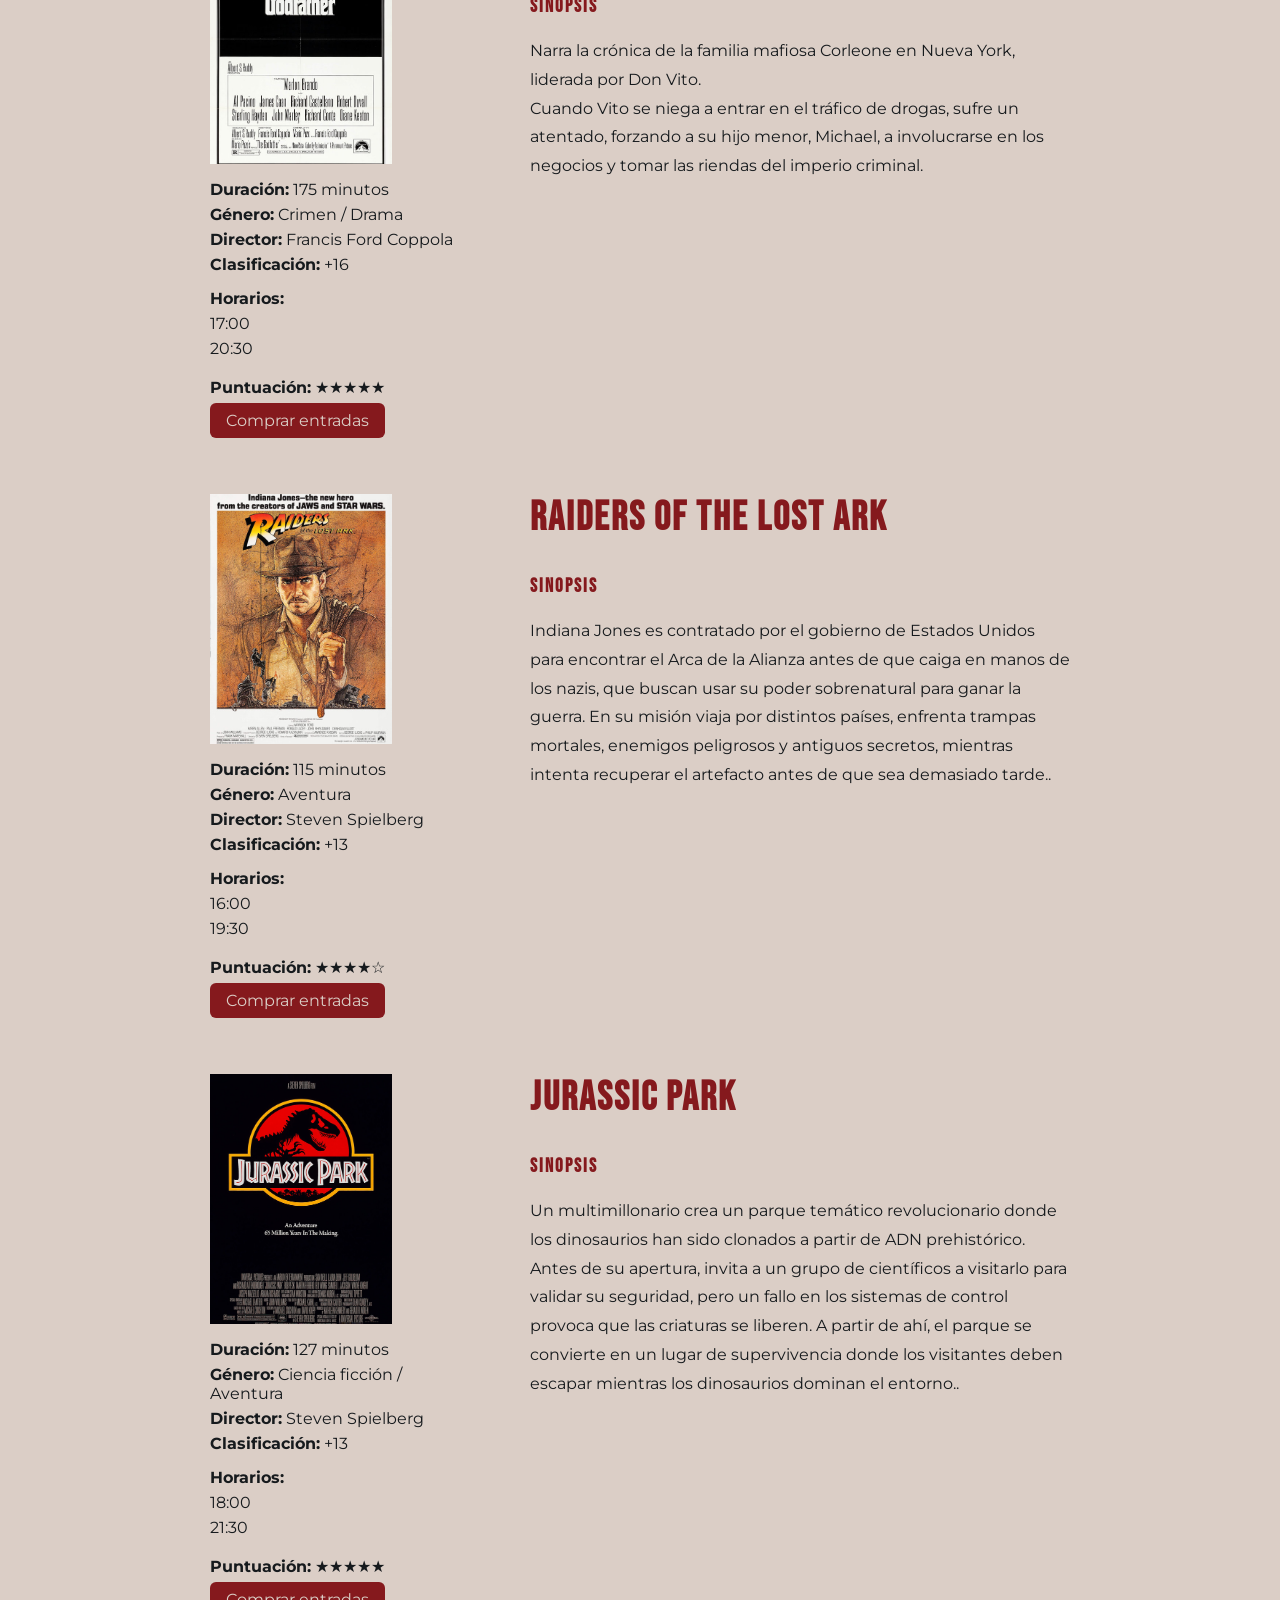
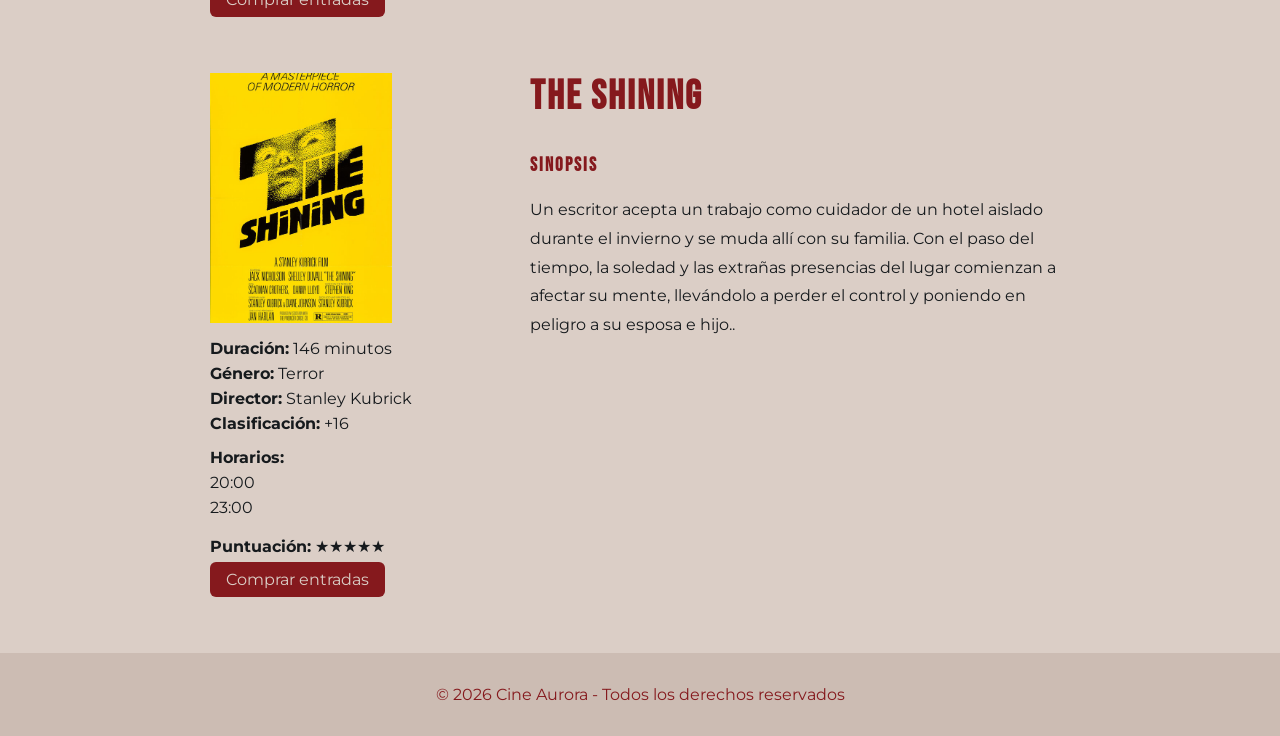
==== commit a6751a3a: "arreglo de tamanio de imagenes en la pagina detalle.html" ====
--- a/pages/detalle.html
+++ b/pages/detalle.html
@@ -33,7 +33,7 @@
 
       <!-- COLUMNA IZQUIERDA -->
       <div class="detalle__col-izq">
-        <img src="../assets/img/back_to_the_future.jpg" alt="Póster" />
+        <img  src="../assets/img/back_to_the_future.jpg" alt="Póster" />
 
         <ul class="detalle__lista">
         <li><strong>Duración:</strong> 116 minutos</li>
@@ -66,7 +66,7 @@
   </div>
 </section>
 
- <!-- ALIEN -->
+<!-- ALIEN -->
       <section class="detalle" id="alien">
         <div class="container">
           <div class="detalle__layout">
--- a/css/style.css
+++ b/css/style.css
@@ -55,12 +55,14 @@
 /* IZQUIERDA */
 .detalle__col-izq {
   width: 260px;
+  flex-shrink: 0;
 }
 
 .detalle__col-izq img {
-  width: 100%;
-  height: auto;
-  margin-bottom: 20px;
+  width: 70%;
+  height: 250px;
+  object-fit: cover;  
+  display: block;
 }
 
 .detalle__lista {
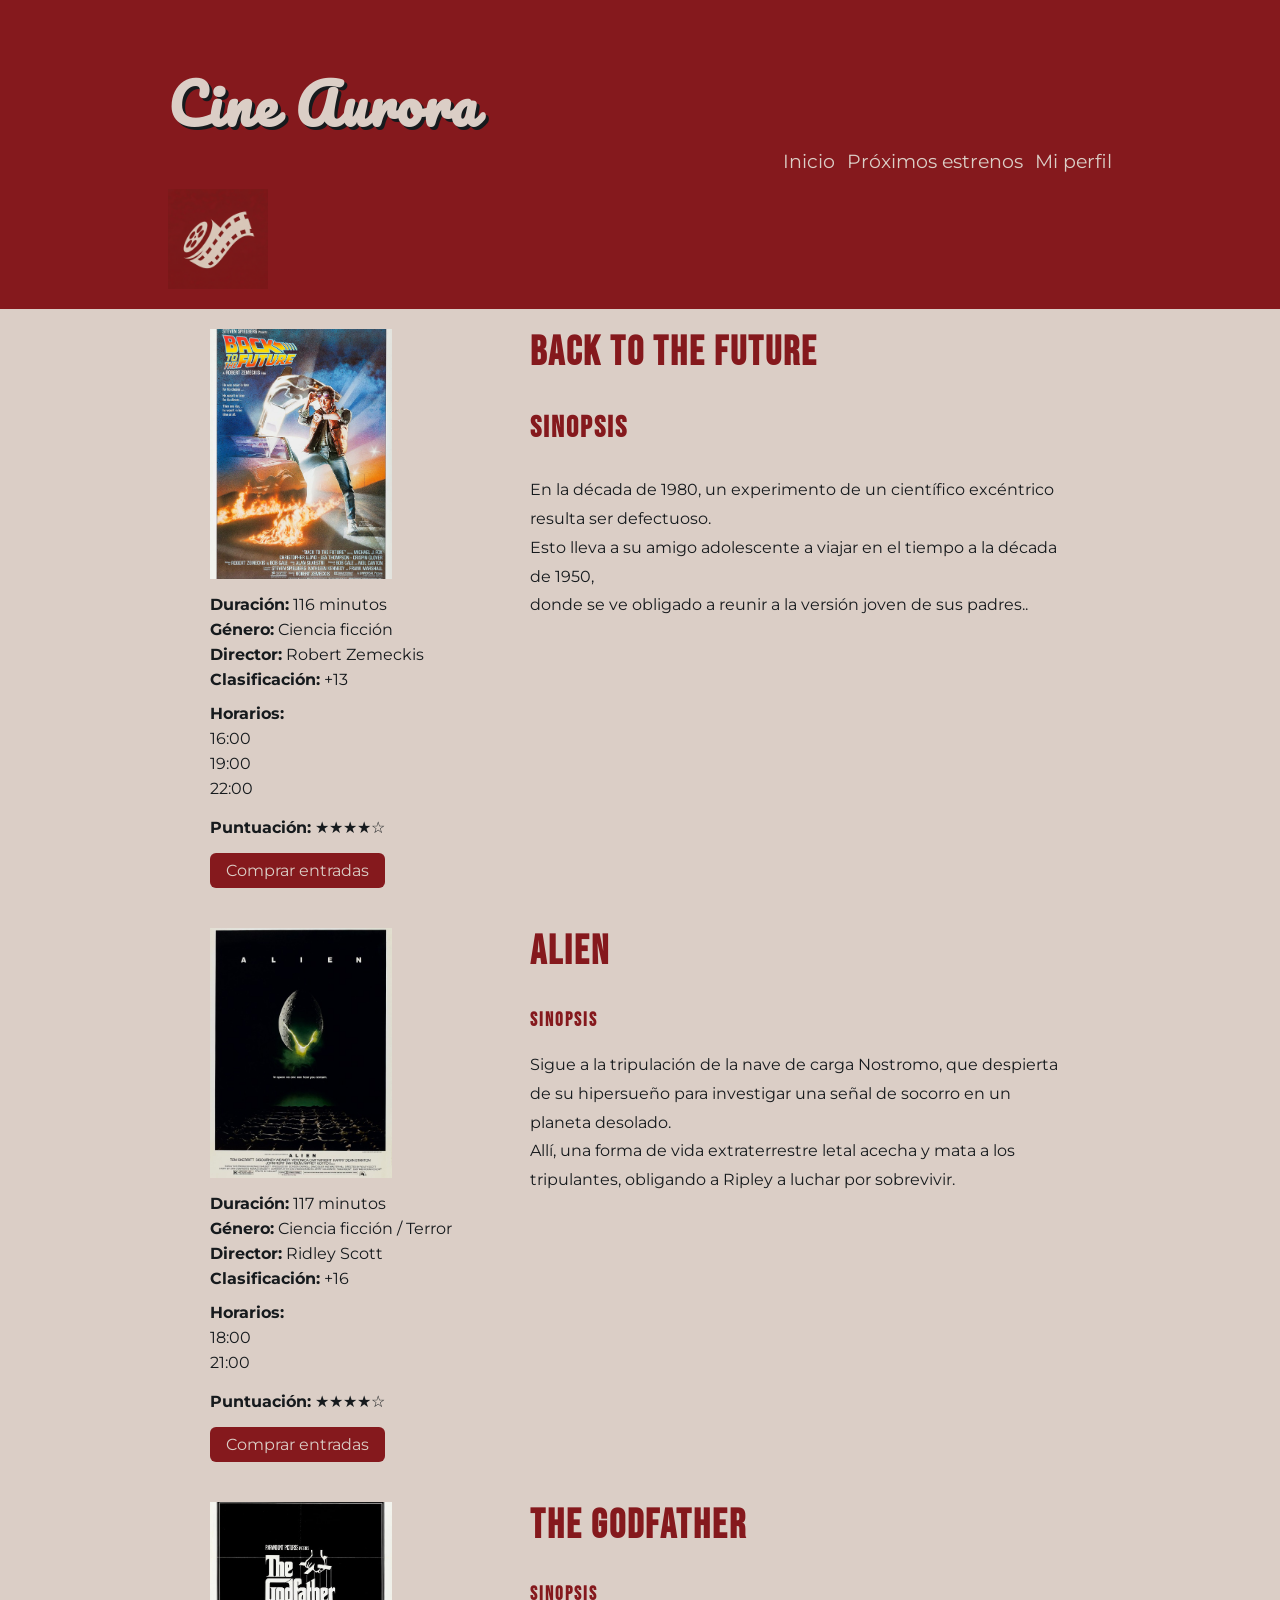
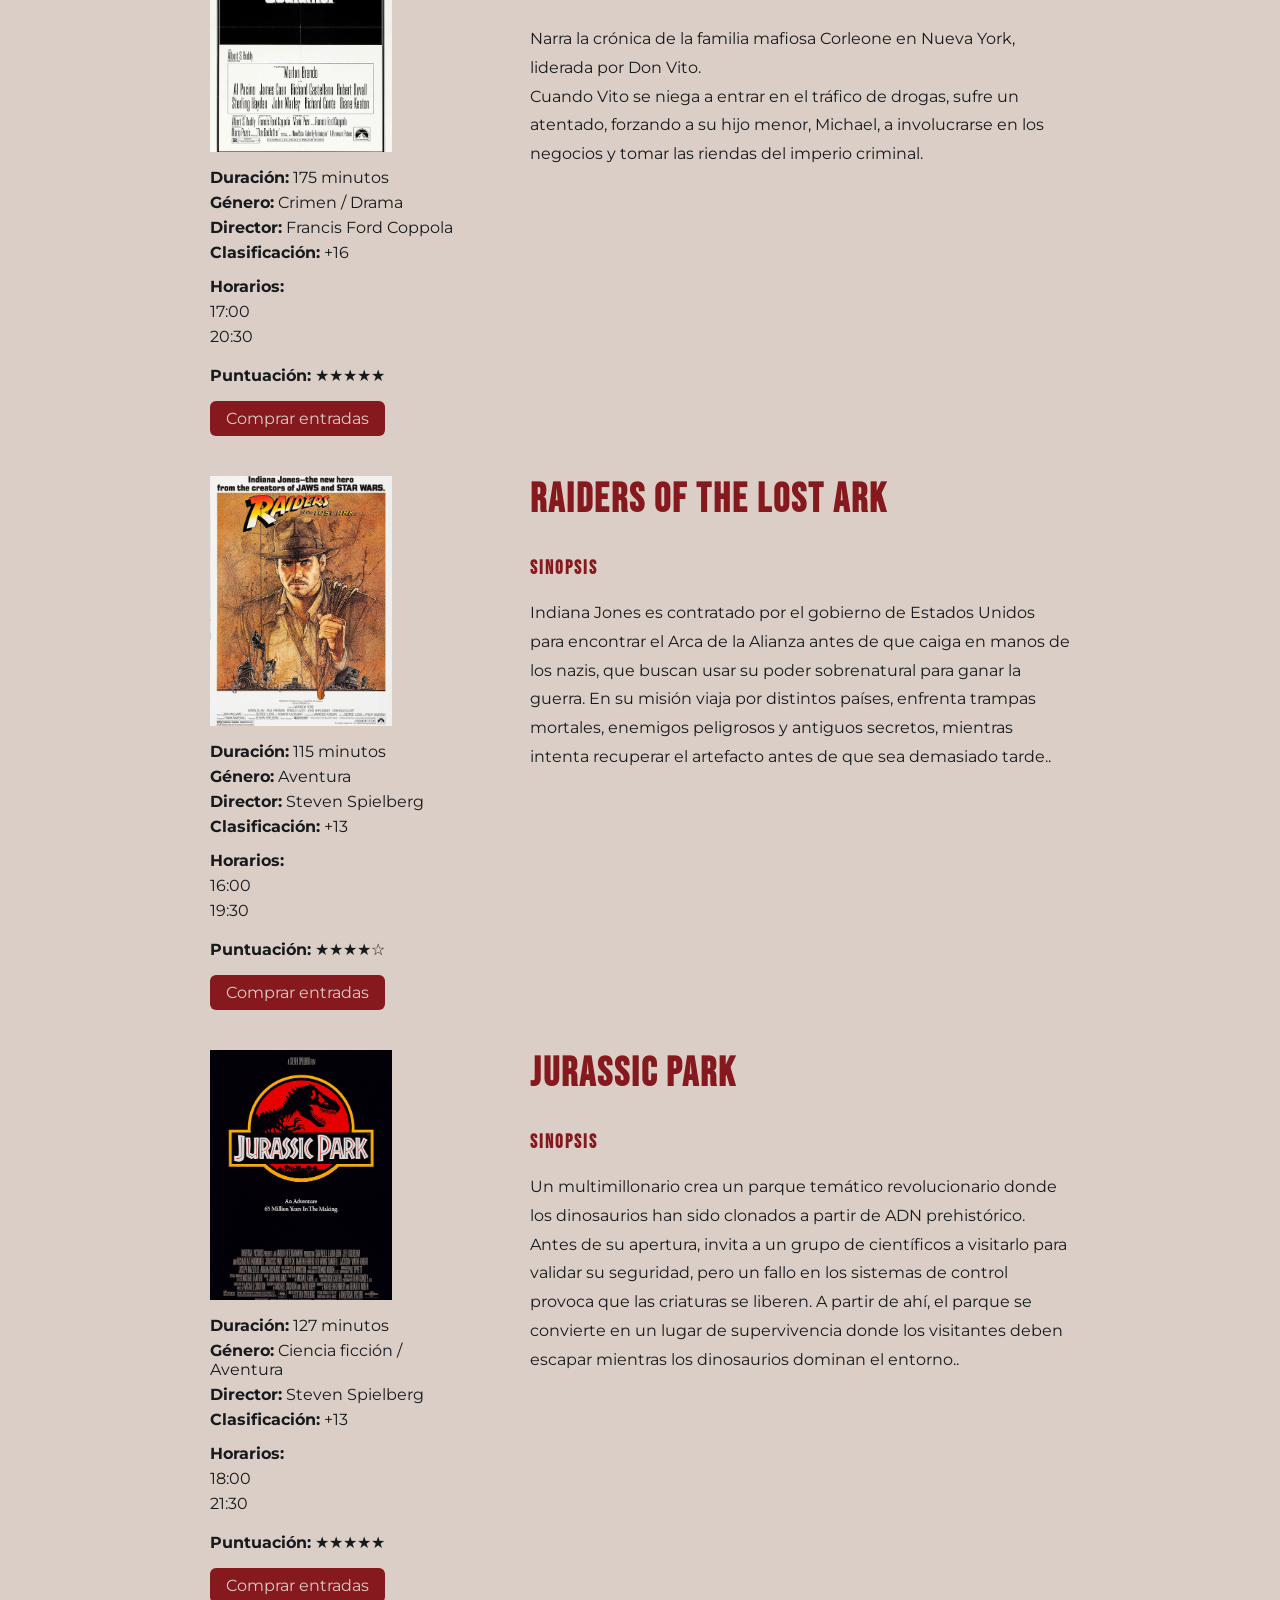
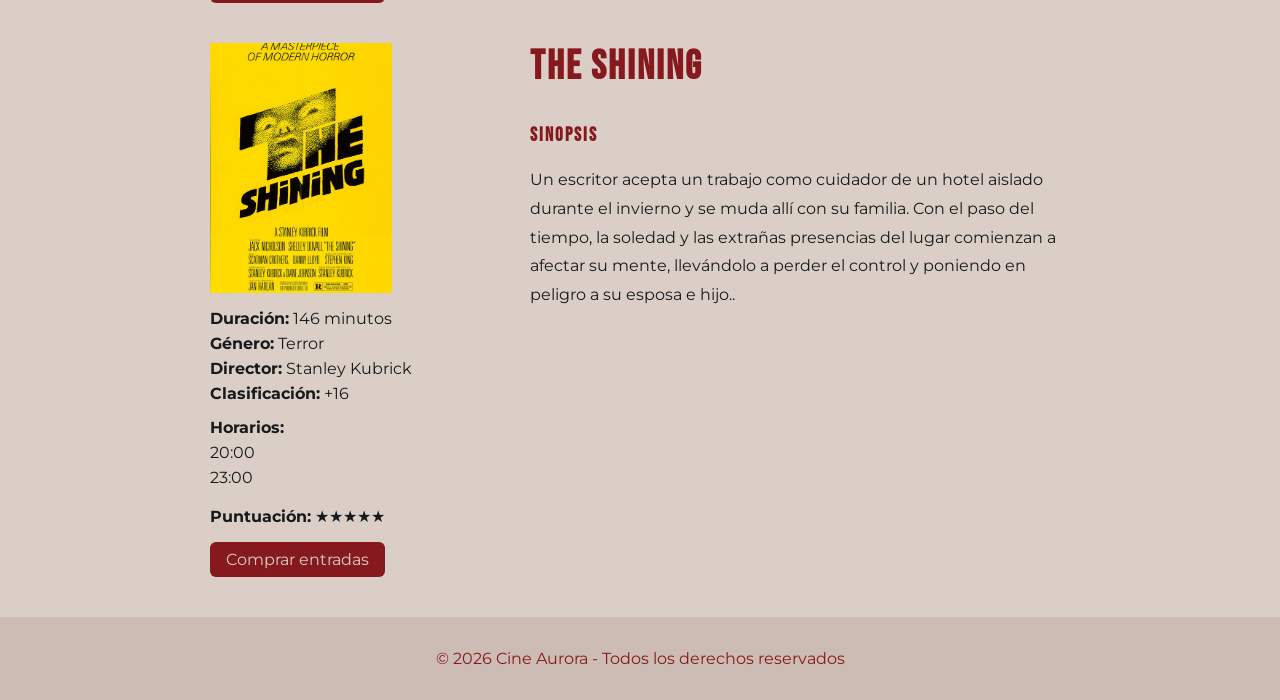
==== commit 526824bf: "corrijo id volver al futuro, agrego error en compra de entradas" ====
--- a/pages/detalle.html
+++ b/pages/detalle.html
@@ -26,7 +26,7 @@
     </header>
 
     <main>
-      <section class= "detalle">
+      <section class= "detalle" id="back-to-the-future">
     
   <div class="container">
     <div class="detalle__layout">
@@ -36,24 +36,26 @@
         <img  src="../assets/img/back_to_the_future.jpg" alt="Póster" />
 
         <ul class="detalle__lista">
-        <li><strong>Duración:</strong> 116 minutos</li>
-        <li><strong>Género:</strong> Ciencia ficción</li>
-        <li><strong>Director:</strong> Robert Zemeckis </li>
-        <li><strong>Clasificación:</strong> +13</li>
-        
-        <li class="detalle__horarios-titulo"><strong>Horarios:</strong></li>
-        <li>16:00</li>
-        <li>19:00</li>
-        <li>22:00</li>
-        <li class="detalle__rating"> <strong>Puntuación:</strong> ★★★★☆ </li>
-
-        <a class="button" href="#">Comprar entradas</a>
-      </ul>
+          <li><strong>Duración:</strong> 116 minutos</li>
+          <li><strong>Género:</strong> Ciencia ficción</li>
+          <li><strong>Director:</strong> Robert Zemeckis </li>
+          <li><strong>Clasificación:</strong> +13</li>
+          
+          <li class="detalle__horarios-titulo"><strong>Horarios:</strong></li>
+          <li>16:00</li>
+          <li>19:00</li>
+          <li>22:00</li>
+          <li class="detalle__rating"> <strong>Puntuación:</strong> ★★★★☆ </li>
+        </ul>
+        <a class="button"
+          href="#" onclick="alert('Lo sentimos, en este momento no funciona nuestro sistema')"
+          >Comprar entradas</a
+        >      
       </div>
 
       <!-- COLUMNA DERECHA -->
       <div class="detalle__col-der">
-        <h1 style="font-size: 40px;" id="volver-al-futuro">BACK TO THE FUTURE</h1>
+        <h1 style="font-size: 40px;" >BACK TO THE FUTURE</h1>
         <h3 style="font-size: 30px;">Sinopsis</h3>
         <p class = "sinopsis" >
           En la década de 1980, un experimento de un científico excéntrico resulta ser defectuoso.<br>
@@ -85,9 +87,10 @@
                 <li>21:00</li>
 
                 <li class="detalle__rating"><strong>Puntuación:</strong> ★★★★☆</li>
-
-                <a class="button" href="#">Comprar entradas</a>
-              </ul>
+              </ul>
+              <a class="button"
+                href="#" onclick="alert('Lo sentimos, en este momento no funciona nuestro sistema')"
+                >Comprar entradas</a>
             </div>
 
             <div class="detalle__col-der">
@@ -122,9 +125,10 @@
                 <li>20:30</li>
 
                 <li class="detalle__rating"><strong>Puntuación:</strong> ★★★★★</li>
-
-                <a class="button" href="#">Comprar entradas</a>
-              </ul>
+              </ul>
+              <a class="button"
+                href="#" onclick="alert('Lo sentimos, en este momento no funciona nuestro sistema')"
+                >Comprar entradas</a>
             </div>
 
             <div class="detalle__col-der">
@@ -159,9 +163,10 @@
                 <li>19:30</li>
 
                 <li class="detalle__rating"><strong>Puntuación:</strong> ★★★★☆</li>
-
-                <a class="button" href="#">Comprar entradas</a>
-              </ul>
+              </ul>
+              <a class="button"
+                href="#" onclick="alert('Lo sentimos, en este momento no funciona nuestro sistema')"
+                >Comprar entradas</a>
             </div>
 
             <div class="detalle__col-der">
@@ -196,9 +201,10 @@
                 <li>21:30</li>
 
                 <li class="detalle__rating"><strong>Puntuación:</strong> ★★★★★</li>
-
-                <a class="button" href="#">Comprar entradas</a>
-              </ul>
+              </ul>
+              <a class="button"
+                href="#" onclick="alert('Lo sentimos, en este momento no funciona nuestro sistema')"
+                >Comprar entradas</a>
             </div>
 
             <div class="detalle__col-der">
@@ -234,9 +240,10 @@
                 <li>23:00</li>
 
                 <li class="detalle__rating"><strong>Puntuación:</strong> ★★★★★</li>
-
-                <a class="button" href="#">Comprar entradas</a>
-              </ul>
+              </ul>
+              <a class="button"
+                href="#" onclick="alert('Lo sentimos, en este momento no funciona nuestro sistema')"
+                >Comprar entradas</a>
             </div>
 
             <div class="detalle__col-der">
--- a/css/style.css
+++ b/css/style.css
@@ -49,13 +49,13 @@
 .detalle__layout {
   display: flex;
   gap: 60px;
-  align-items: flex-start; /* CLAVE */
+  align-items: flex-start;
 }
 
 /* IZQUIERDA */
 .detalle__col-izq {
   width: 260px;
-  flex-shrink: 0;
+  flex-shrink: 0; /*Hago q las imagenes no sean achicadas para ajustarlas mejor en la parte de img*/
 }
 
 .detalle__col-izq img {
